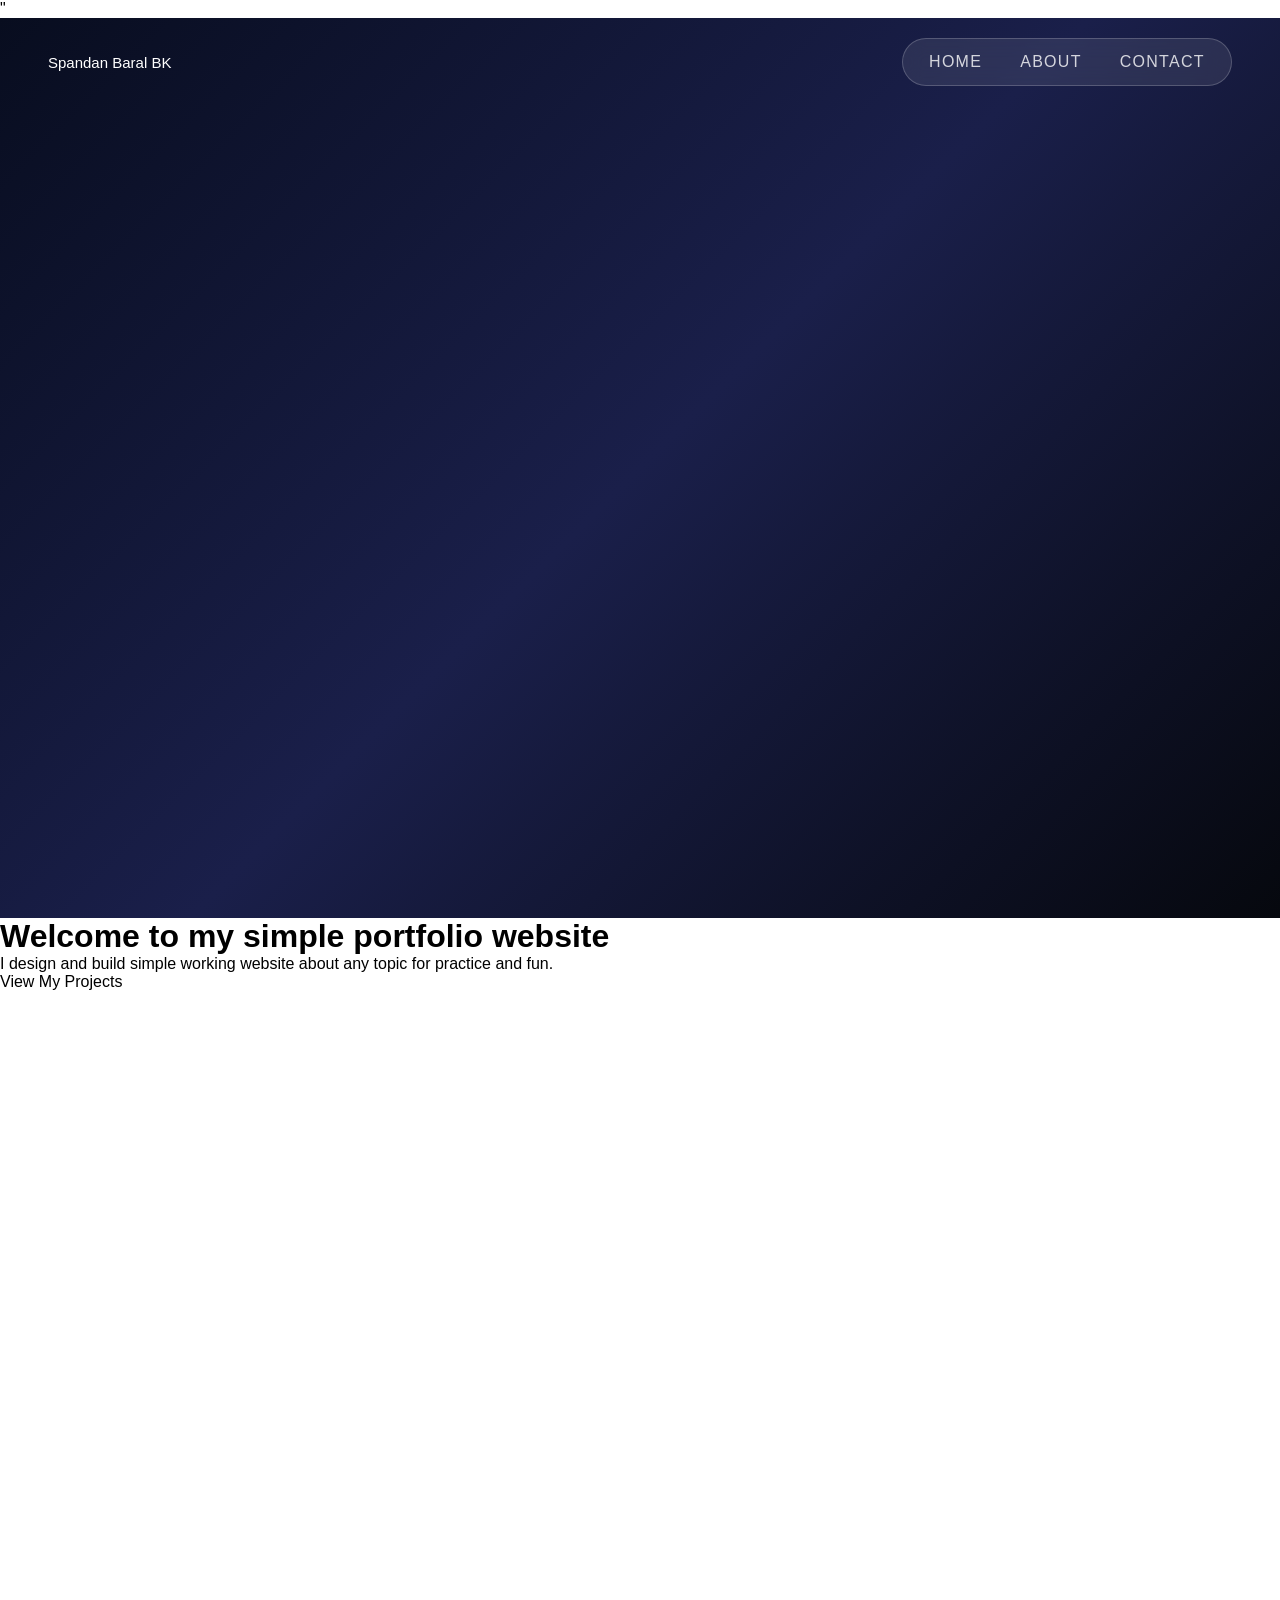
==== Index.html @ 395e6139 "Add files via upload i have made this portfolio for a Macondo" ====
<!DOCTYPE html>
<html>
    <head>
        <link rel="stylesheet" href="style.css">
        <script src="script.js"></script>
        <title>My portfolio</title>

    </head>
    <body>
        <div class="hero">
            <nav class="sticky-nav">
                <div class="logo-icon">
                    <svg viewBox=" 0  0 16 16" fill="none">
                        <path d="M8 2C8 2 4 5 4 9C4 11.2 5.8 13 8 13C10.2 13 12 11.2 12 9C12 5 8 2 8 2Z"
                        stroke="white" stroke-width="1.3" fill="none"/>
                        <circle cx="8" cy="9" r="1.5" fill="white" opacity="0,7"/>
                    </svg>
                </div>
            </nav>"
        </div>
        <div class="first">
            <nav>
                <a href ="#home" class="logo">Spandan Baral BK</a>
                <div class="nav-links">
                    <a href="#home">Home</a>
                <a href="#about">About</a>
            <a href="#contact" class="nav-cta">Contact</a>
                </div>
            </nav>
        </div>
        <div class="Mac-mini">
            <h1>Welcome to my simple portfolio website</h1>
        </div>
        <div class="mac-bottom">
            <p class="mac-sub">
                I design and build simple working website about any topic 
                for practice and fun.
            </p>
            <a href"=#projects" class="btn-discover">
                <span>View My Projects</span>
                <div class=""btn-arrow">
                    <svg viewBox="0 0 18 18" fill="none">
                        <path d="M4 9H14M14 9L9.5 4.5M14 9L9.5 13.5"
                        stroke="white" stroke-width="1.6"
                        stroke-linecap="round" stroke-linejoin="round"/>

                    </svg>
                </div>
            </a>
        </div>


    </body>
</html>
---- style.css ----
*{
    box-sizing: border-box;
    margin: 0;
    padding: 0;

}
body{
    font-family: 'Segoe UI', Tahoma, Geneva, Verdana, sans-serif;

}
.first{
    position: relative;
    min-height: 100vh;
    background: linear-gradient(135deg, #080d1f, #1a1f4a, #06080e);

}
nav{
    position: absolute;
    top: 0;
    left: 0;
    right: 0;
    display: flex;
    align-items: center;
    justify-content: space-between;
    padding: 20px 48px;
    z-index: 100;
}
.logo{
    color: #fff;
    text-decoration: none;
    font-size: 15px;
    font-weight: 500;
    letter-spacing: 0.01em0;

}
.nav-links{
    display: flex;
    align-items: center;
    gap: 2px;
    background: rgba(255, 255, 255, 0.09);
    border: 0.5px solid rgba(255, 255, 255, 0.2);
    border-radius: 100px;
    padding: 6px 8px;
    backdrop-filter: blur(10px);
     -webkit-backdrop-filter: blur(10px);
}
.nav-links a{
    color: rgba(255, 255, 255, 0.8);
    text-decoration: none;
    font-size: 11,.5px;
    font-weight: 500;
    letter-spacing: 0.08em;
    text-transform: uppercase;
    padding: 8px 18px;
    border-radius: 100px;
    transition: background 0.15s, color 0.15s;


}
.nav-links a:hover{
    background: rgba(255, 255, 255, 0.2);
    color: #fff;
}
nav-cta:hover{
    background: #2a2a2a !important;
}
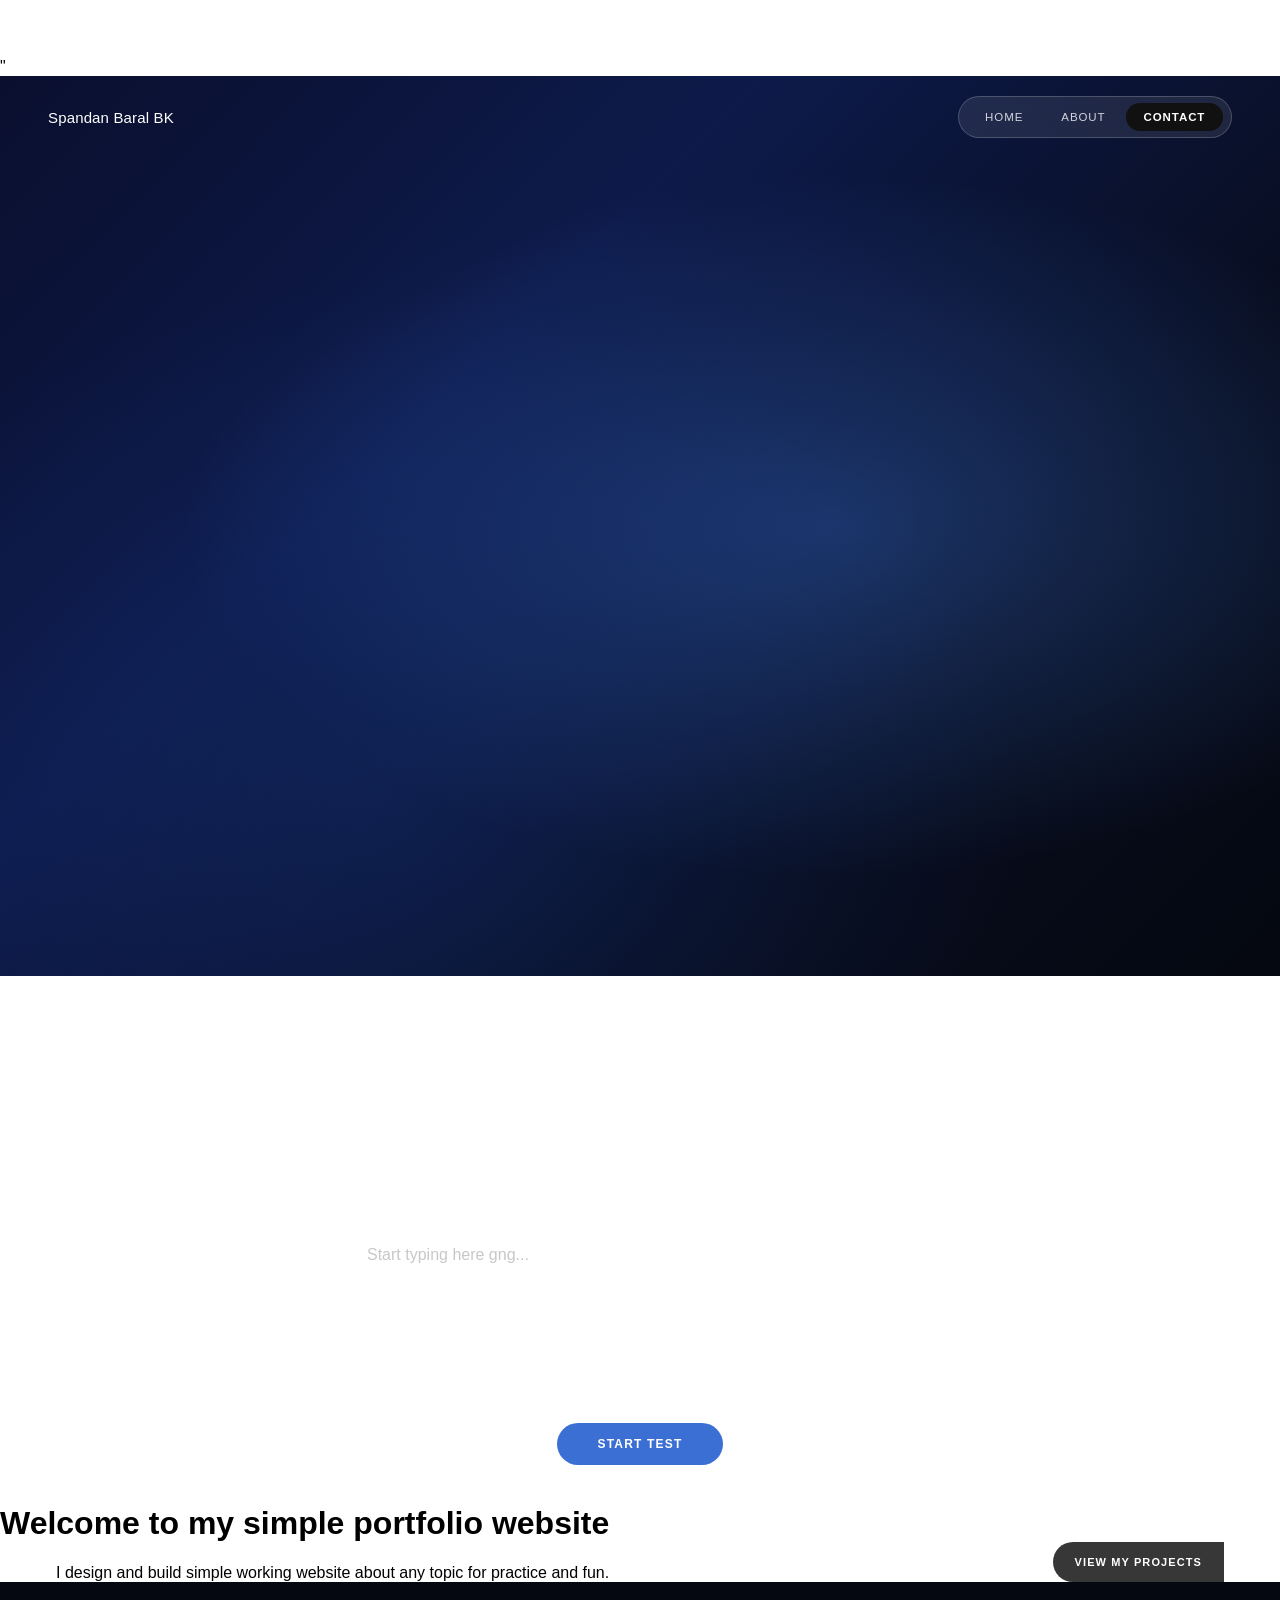
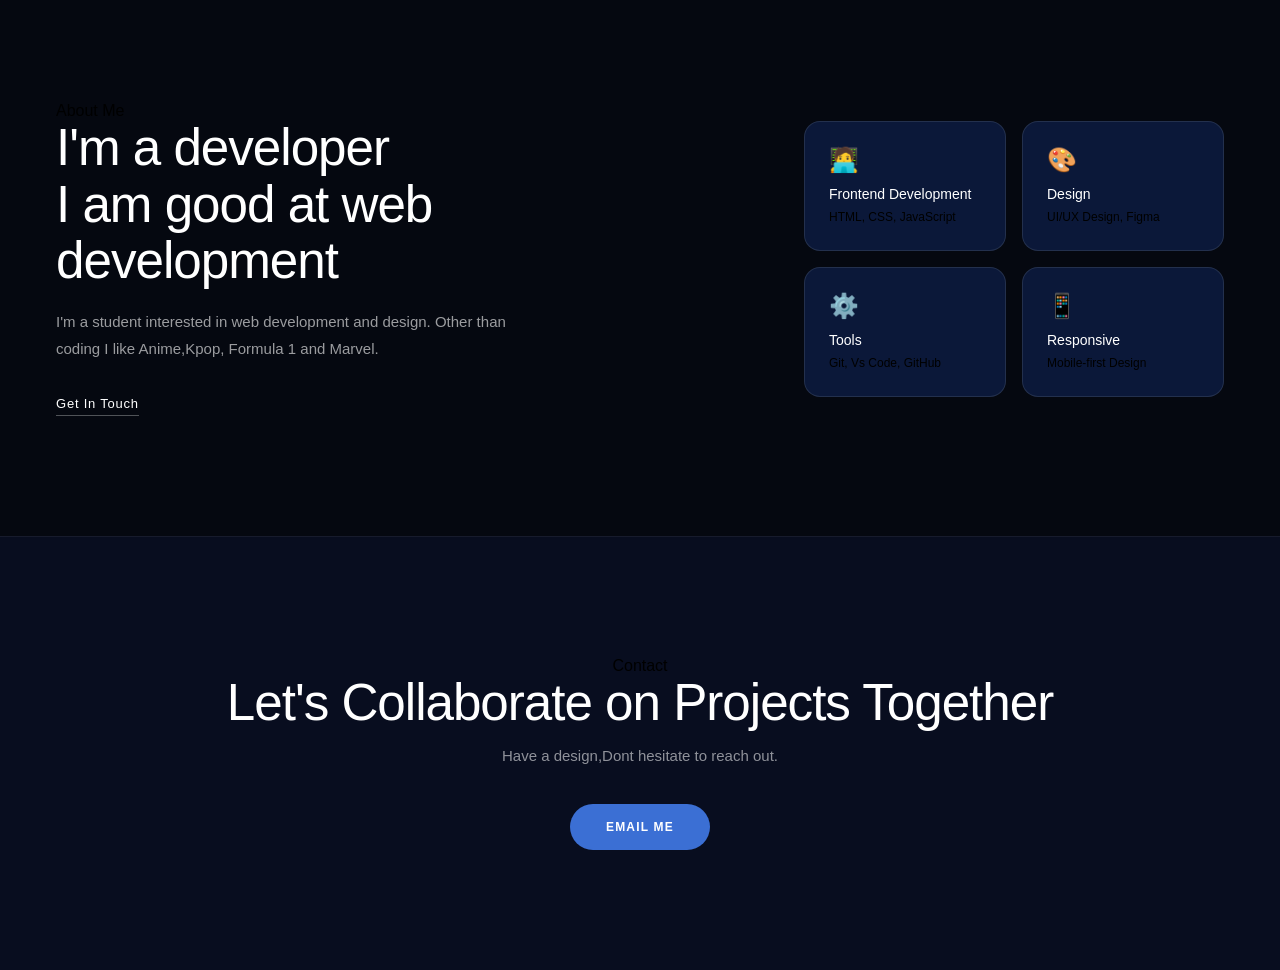
==== commit 782283ce: "Add files via upload" ====
--- a/Index.html
+++ b/Index.html
@@ -29,6 +29,36 @@
             </nav>
         </div>
         <div class="Mac-mini">
+            <div class="typing-game">
+                <h2 class ="game-title">Typing Game made by Spandan</h2>
+                <p class="game-subtitle">How fast can you type be fr?</p>
+
+                <div class="word-display" id="wordDisplay">
+                    Click Start to Start(begin)!
+                </div>
+                <input type = "text"  class="typing-input" id="typingInput" 
+                placeholder="Start typing here gng..." 
+                disabled>
+                <div class ="game-stats">
+                    <div class ="stat-box">
+                        <span class="stat-number" id="wpmDisplay">0</span>
+                        <span class="stat-label">WPM</span>
+
+                </div>
+                <div class="stat-box">
+                    <span class="stat-number" id="accuracyDisplay">100</span>
+                    <span class="stat-label">Accuracy %</span>
+                </div>
+                    <div class="stat-box">
+                        <span class="stat-number" id="timeDisplay">30</span>
+                        <span class="stat-label">Seconds</span>
+                    </div>
+                    </div>
+                    <button class="start-btn" id="startBtn">Start test</button>
+            </div>
+
+                
+            </div>
             <h1>Welcome to my simple portfolio website</h1>
         </div>
         <div class="mac-bottom">
@@ -48,6 +78,42 @@
                 </div>
             </a>
         </div>
+        <section class="about" id="about">
+            <div class="about-left">
+                <span class="section-label">About Me</span>
+                <h2>I'm a developer <br> I am good at web development</h2>
+                <p>I'm a student interested in web development and design. Other than coding I like Anime,Kpop, Formula 1 and Marvel.</p>
+                <a href="#contact" class="about-btn">Get In Touch</a>
+            </div>
+            <div class ="Rami-right">
+                <div class="skill-card">
+                    <span class="skill-icon">🧑‍💻</span>
+                    <h3>Frontend Development</h3>
+                    <p>HTML, CSS, JavaScript</p>
+                </div>
+                <div class="skill-card">
+                    <span class="skill-icon">🎨</span>
+                    <h3>Design</h3>
+                    <p>UI/UX Design, Figma</p>
+                </div>
+                <div class="skill-card">
+                    <span class="skill-icon">⚙️</span>
+                    <h3>Tools</h3>
+                    <p>Git, Vs Code, GitHub</p>
+                </div>
+                <div class="skill-card">
+                    <span class="skill-icon">📱</span>
+                    <h3>Responsive</h3>
+                    <p>Mobile-first Design</p>
+                </div>
+            </div>
+        </section>
+        <section class="contact" id="contact">
+            <span class = "section-label">Contact</span>
+            <h2>Let's Collaborate on Projects Together</h2>
+            <p>Have a design,Dont hesitate to reach out.</p>
+            <a href="mailto:spandanbbk@gmail.com" class ="contact-btn">Email Me</a>
+        </section>
 
 
     </body>
--- a/style.css
+++ b/style.css
@@ -1,4 +1,4 @@
-*{
+*, *::before, *::after{
     box-sizing: border-box;
     margin: 0;
     padding: 0;
@@ -8,14 +8,29 @@
     font-family: 'Segoe UI', Tahoma, Geneva, Verdana, sans-serif;
 
 }
+
+
+
 .first{
     position: relative;
     min-height: 100vh;
-    background: linear-gradient(135deg, #080d1f, #1a1f4a, #06080e);
-
+   background:
+  radial-gradient(ellipse at 65% 50%, rgba(60,120,220,0.35) 0%, transparent 55%),
+  radial-gradient(ellipse at 30% 80%, rgba(20,50,120,0.4) 0%, transparent 50%),
+  linear-gradient(135deg, #0a0f2e 0%, #0d1a4a 35%, #080d1f 70%, #050810 100%);
+    display: flex;
+    flex-direction: column;
+    justify-content: space-between;
+    padding-bottom: 56px;
+
+}
+
+
+.sticky-nav.scrolled{
+    background: rgba(8, 13, 40, 0.88); 
 }
 nav{
-    position: absolute;
+    position: sticky;
     top: 0;
     left: 0;
     right: 0;
@@ -26,12 +41,29 @@
     z-index: 100;
 }
 .logo{
-    color: #fff;
+    display: flex;
+    align-items: center;
+    gap: 10px;
+    color: white;
     text-decoration: none;
     font-size: 15px;
     font-weight: 500;
-    letter-spacing: 0.01em0;
-
+    letter-spacing: 0.01em;
+
+
+}
+.logoicon{
+    width:30px;
+    height: 30px;
+    border-radius: 50%;
+    border: 1.5px solid rgba(255, 255, 255, 0.55);
+    display: flex;
+    align-items: center;
+    justify-content: center;
+}
+.logoicon svg{
+    width: 15px;
+    height: 15px;
 }
 .nav-links{
     display: flex;
@@ -47,7 +79,7 @@
 .nav-links a{
     color: rgba(255, 255, 255, 0.8);
     text-decoration: none;
-    font-size: 11,.5px;
+    font-size: 11.5px;
     font-weight: 500;
     letter-spacing: 0.08em;
     text-transform: uppercase;
@@ -61,6 +93,333 @@
     background: rgba(255, 255, 255, 0.2);
     color: #fff;
 }
-nav-cta:hover{
+.nav-cta{
+    background: #111;
+    color: #fff !important;
+    font-weight: 600 !important;
+    border-radius: 100px;
+    padding: 8px 18px;
+    font-size: 11.5px;
+    letter-spacing: 0.08em;
+    text-transform: uppercase;
+    text-decoration: none;
+
+}
+
+.nav-cta:hover{
     background: #2a2a2a !important;
 }
+.Mac-mini{
+    flex: 1;
+    display: flex;
+    align-items: center;
+    padding: 0 56px;
+}
+.Mac-mini h1{
+    font-size: clamp(48px, 7vw, 88px);
+    font-weight: 300;
+    color: #fff;
+    line-height: 1.05;
+    letter-spacing: -0.025em;
+}
+.mac-bottom{
+    display: flex;
+    align-items: flex-end;
+    justify-content: space-between;
+    padding:  0 56px;
+
+}
+mac-sub{
+    font-size: 14px;
+    color: rgba(255,255,255,0.65);
+    line-height: 1.7;
+}
+.btn-discover{
+    display: flex;
+    align-items: center;
+    text-decoration: none;
+    flex-shrink: 0;
+}
+.btn-discover span{
+   background: rgba(20,20,20,0.85);
+   color:#fff;
+   font-size: 11px;
+   font-weight: 600;
+   letter-spacing: 0.1em; 
+   text-transform: uppercase;
+   padding:14px 22px;
+   border-radius: 100px 0 0 100px;
+   white-space: nowrap;
+
+}
+.btn-arrow{
+    width:46px;
+    height: 46px;
+    background: #3b6fd4;
+    border-radius: 50%;
+    display: flex;
+    align-items: center;
+    justify-content: center;
+    transition: background 0.15s;
+}
+.btn-arrow svg{
+    width: 18px;
+    height: 18px;
+}
+.btn-discover:hover .btn-arrow{
+    background: #2d5ab8;
+}
+.about{
+    display: flex;
+    align-items: center;
+    justify-content: space-between;
+    gap: 60px;
+    padding: 120px 56px;
+    background: #050810;
+}
+.about-left{
+    flex: 1;
+    max-width: 480px;
+}
+.sectiion-label{
+    font-size: 11px;
+    font-weight: 600;
+    letter-spacing: 0.12em;
+    text-transform: uppercase;
+    color: #3b6fd4;
+    display: block;
+    margin-bottom: 16px;
+}
+.about-left h2{
+    font-size: clamp(32px, 4vw, 52px);
+    font-weight: 300;
+    color: #fff;
+    line-height: 1.1;
+    letter-spacing: -0.02em;
+    margin-bottom: 20px;
+    
+}
+.about-left p{
+    font-size: 15px;
+    color: rgba(255,255,255,0.6);
+    line-height: 1.75;
+    margin-bottom: 32px;
+}
+.about-btn{
+    display: inline-block;
+    color:#fff;
+    text-decoration: none;
+    font-size: 13px;
+    font-weight: 500;
+    letter-spacing: 0.06em;
+    border-bottom: 1px solid rgba(255, 255, 255, 0.3);
+    padding-bottom: 4px;
+    transition: border-color 0.2s, color 0.2s;
+}
+.about-btn:hover{
+    border-color: #3b6fd4;
+    color: #3b6fd4;
+}
+.Rami-right{
+    display: grid;
+    grid-template-columns: 1fr 1fr;
+    gap: 16px;
+    flex: 1;
+    max-width: 420px;
+}
+.skill-card{
+    background: rgba(20,50,120,0.4);
+    border:0.5px solid rgba(255,255,255,0.1);
+    border-radius: 16px;
+    padding: 24px;
+    transition: background 0.2s, border-color 0.2s;
+}
+.skill-card:hover{
+    background: rgba(255,255,255,0.07);
+    border-color:rgba(59,111,212,0.5);
+}
+.skill-icon{
+    font-size: 24px;
+    display: block;
+    margin-bottom: 12px;
+
+}
+.skill-card h3{
+    font-size:14px;
+    font-weight: 500;
+    color: #fff;
+    margin-bottom: 6px;
+
+    
+}
+.skill-card p{
+    font-size: 12px;
+    color:rgba(255,255,255,0,5);
+    line-height: 1.5;
+  
+    
+}
+.contact{
+    padding: 120px 56px;
+    background: #080d1f;
+    border-top: 0.5px solid rgba(255,255,255,0.06);
+    text-align: center;
+}
+.contact h2{
+    font-size: clamp(32px, 4vw, 52px);
+    font-weight: 300;
+    color: #fff;
+    line-height: 1.1;
+    letter-spacing: -0.02em;
+    margin-bottom: 16px;
+}
+.contact p{
+    font-size: 15px;
+    color:rgba(255,255,255,0.55);
+    margin-bottom: 40px;
+}
+.contact-btn{
+    display: inline-block;
+    background:#3b6fd4 ;
+    color: #fff;
+    text-decoration: none;
+    font-size: 12px;
+    font-weight: 600;
+    letter-spacing: 0.1em;
+    text-transform: uppercase;
+    padding: 16px 36px;
+    border-radius:100px;
+    transition: background 0.2s;
+}
+.contact-btn:hover{
+    background: #2d5ab8;
+}
+footer{
+    padding: 24px 56px;
+    background: #050810;
+    border-top: 0.5px solid rgba(255, 255, 255, 0.06);
+    text-align: center;
+    font-size: 12px;
+    color: rgba(255, 255, 255, 0.25);
+    letter-spacing: 0.04em;
+}
+.typing-game{
+    width: 100%;
+    max-width: 700px;
+    margin: 0 auto;
+    padding: 40px 56px;
+    text-align: center;
+
+}
+
+.game-title{
+    font-size: 36px;
+    font-weight: 300;
+    color: #fff;
+    letter-spacing: -0.02em;
+    margin-bottom: 8px;
+}
+
+.game-subtitle{
+    font-size: 14px;
+    color: rgba(255,255,255,0.5);
+    margin-bottom: 32px;
+}
+.word-display{
+    background: rgba(255,255,255,0.04);
+    border:0.5px solid rgba(255,255,255,0.1);
+    border-radius:16px;
+    padding: 28px 32px;
+    font-size: 22px;
+    color: #fff;
+    line-height: 1.7;
+    margin-bottom:20px;
+    min-height: 90px;
+    display: flex;
+    align-items: center;
+    justify-content: center;
+    flex-wrap: wrap;
+    gap: 8px;
+    letter-spacing: 0.02em;
+}
+
+.word.correct{
+    color: #3b6fd4;
+}
+.word.incorrect { color: #e05c5c; }
+.word.active{
+    color:#fff;
+    text-decoration: underline;
+    text-underline-offset: 4px;
+}
+.typing-input{
+    width: 100%;
+     background: rgba(255,255,255,0.06);
+      border: 0.5px solid rgba(255,255,255,0.15);
+      border-radius: 12px;
+      padding: 16px 20px;
+      font-size: 16px;
+      color: #fff;
+      font-family: inherit;
+      outline: none;
+      margin-bottom: 28px;
+      transition: border-color 0.2s;
+
+}
+.typing-input:focus{
+  border-color: rgba(59,111,212,0.6);
+}
+.typing-input:disabled{
+    opacity: 0.4;
+    cursor: not-allowed;
+}
+.game-stats{
+    display: flex;
+    justify-content: center;
+    gap: 20px;
+    margin-bottom: 28px;
+}
+
+.stat-box{
+    background: rgba(255,255,255,0.04);
+     border: 0.5px solid rgba(255,255,255,0.1);
+     border-radius: 12px;
+     padding: 16px 28px;
+     display: flex;
+     flex-direction: column;
+     align-items: center;
+     gap: 4px;
+     min-width: 100px;
+}
+.stat-number{
+    font-size: 32px;
+    font-weight: 300;
+    color: #fff;
+    letter-spacing: -0.02em;
+}
+
+.stat-label{
+   font-size: 10px;
+   font-weight: 600;
+    letter-spacing: 0.1em;
+    text-transform: uppercase;
+    color: rgba(255,255,255,0.4);
+}
+.start-btn{
+     background: #3b6fd4;
+     color: #fff;
+     border: none;
+     border-radius: 100px;
+     padding: 14px 40px;
+     font-size: 12px;
+     font-weight: 600;
+     letter-spacing: 0.1em;
+        text-transform: uppercase;
+        cursor: pointer;
+        font-family: inherit;
+        transition: background 0.2s;
+}
+.start-btn:hover{
+    background: #2d5ab8;
+}
+  
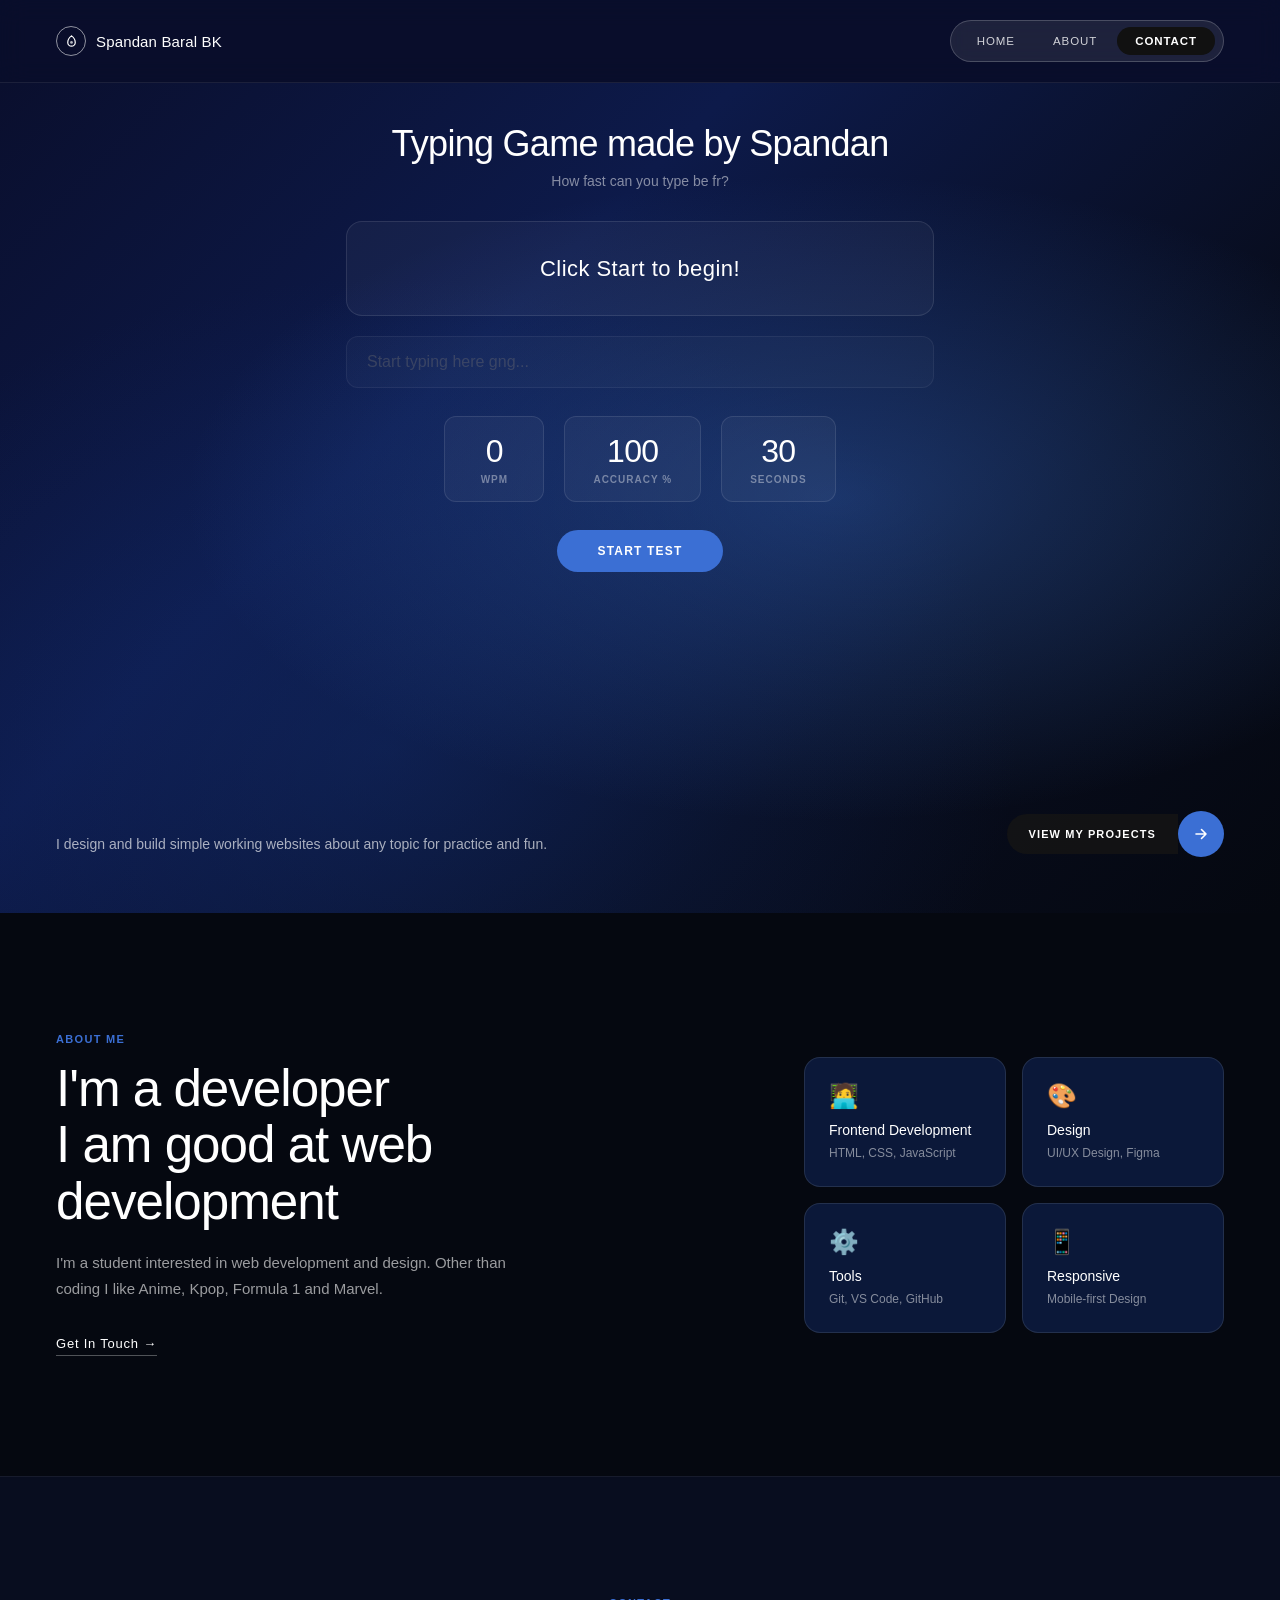
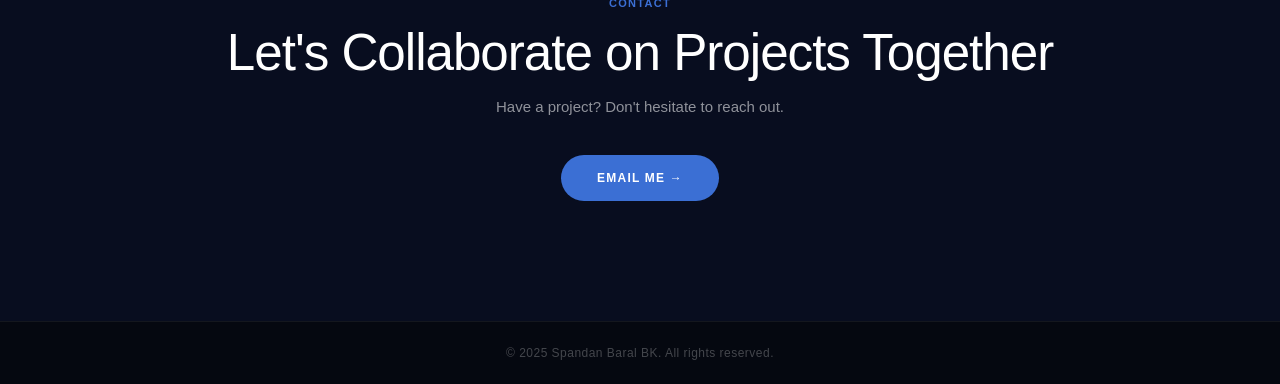
==== commit 5673248a: "Add files via upload" ====
--- a/Index.html
+++ b/Index.html
@@ -1,120 +1,120 @@
 <!DOCTYPE html>
 <html>
-    <head>
-        <link rel="stylesheet" href="style.css">
-        <script src="script.js"></script>
-        <title>My portfolio</title>
+  <head>
+    <link rel="stylesheet" href="style.css">
+    <script src="main.js" defer></script>
+    <title>My portfolio</title>
+  </head>
+  <body>
 
-    </head>
-    <body>
-        <div class="hero">
-            <nav class="sticky-nav">
-                <div class="logo-icon">
-                    <svg viewBox=" 0  0 16 16" fill="none">
-                        <path d="M8 2C8 2 4 5 4 9C4 11.2 5.8 13 8 13C10.2 13 12 11.2 12 9C12 5 8 2 8 2Z"
-                        stroke="white" stroke-width="1.3" fill="none"/>
-                        <circle cx="8" cy="9" r="1.5" fill="white" opacity="0,7"/>
-                    </svg>
-                </div>
-            </nav>"
+    <nav class="topbar">
+      <a href="#home" class="brandname">
+        <div class="brandicon">
+          <svg viewBox="0 0 16 16" fill="none">
+            <path d="M8 2C8 2 4 5 4 9C4 11.2 5.8 13 8 13C10.2 13 12 11.2 12 9C12 5 8 2 8 2Z"
+              stroke="white" stroke-width="1.3" fill="none"/>
+            <circle cx="8" cy="9" r="1.5" fill="white" opacity="0.7"/>
+          </svg>
         </div>
-        <div class="first">
-            <nav>
-                <a href ="#home" class="logo">Spandan Baral BK</a>
-                <div class="nav-links">
-                    <a href="#home">Home</a>
-                <a href="#about">About</a>
-            <a href="#contact" class="nav-cta">Contact</a>
-                </div>
-            </nav>
+        Spandan Baral BK
+      </a>
+      <div class="menulinks">
+        <a href="#home">Home</a>
+        <a href="#about">About</a>
+        <a href="#contact" class="contactlink">Contact</a>
+      </div>
+    </nav>
+
+    <div class="herozone">
+
+      <div class="typingzone">
+        <h2 class="gametitle">Typing Game made by Spandan</h2>
+        <p class="gamesubtitle">How fast can you type be fr?</p>
+
+        <div class="wordsarea" id="wordsarea">
+          Click Start to begin!
         </div>
-        <div class="Mac-mini">
-            <div class="typing-game">
-                <h2 class ="game-title">Typing Game made by Spandan</h2>
-                <p class="game-subtitle">How fast can you type be fr?</p>
 
-                <div class="word-display" id="wordDisplay">
-                    Click Start to Start(begin)!
-                </div>
-                <input type = "text"  class="typing-input" id="typingInput" 
-                placeholder="Start typing here gng..." 
-                disabled>
-                <div class ="game-stats">
-                    <div class ="stat-box">
-                        <span class="stat-number" id="wpmDisplay">0</span>
-                        <span class="stat-label">WPM</span>
+        <input type="text" class="typebox" id="typebox"
+          placeholder="Start typing here gng..."
+          disabled>
 
-                </div>
-                <div class="stat-box">
-                    <span class="stat-number" id="accuracyDisplay">100</span>
-                    <span class="stat-label">Accuracy %</span>
-                </div>
-                    <div class="stat-box">
-                        <span class="stat-number" id="timeDisplay">30</span>
-                        <span class="stat-label">Seconds</span>
-                    </div>
-                    </div>
-                    <button class="start-btn" id="startBtn">Start test</button>
-            </div>
+        <div class="statsrow">
+          <div class="statcard">
+            <span class="statnumber" id="wpmcount">0</span>
+            <span class="statlabel">WPM</span>
+          </div>
+          <div class="statcard">
+            <span class="statnumber" id="accuracycount">100</span>
+            <span class="statlabel">Accuracy %</span>
+          </div>
+          <div class="statcard">
+            <span class="statnumber" id="timercount">30</span>
+            <span class="statlabel">Seconds</span>
+          </div>
+        </div>
 
-                
-            </div>
-            <h1>Welcome to my simple portfolio website</h1>
+        <button class="playbtn" id="playbtn">Start Test</button>
+      </div>
+
+      <div class="herobottom">
+        <p class="herotext">
+          I design and build simple working websites
+          about any topic for practice and fun.
+        </p>
+        <a href="#projects" class="projectsbtn">
+          <span>View My Projects</span>
+          <div class="arrowcircle">
+            <svg viewBox="0 0 18 18" fill="none">
+              <path d="M4 9H14M14 9L9.5 4.5M14 9L9.5 13.5"
+                stroke="white" stroke-width="1.6"
+                stroke-linecap="round" stroke-linejoin="round"/>
+            </svg>
+          </div>
+        </a>
+      </div>
+
+    </div>
+
+    <section class="aboutzone" id="about">
+      <div class="aboutleft">
+        <span class="sectiontag">About Me</span>
+        <h2>I'm a developer<br>I am good at web development</h2>
+        <p>I'm a student interested in web development and design. Other than coding I like Anime, Kpop, Formula 1 and Marvel.</p>
+        <a href="#contact" class="reachbtn">Get In Touch →</a>
+      </div>
+      <div class="skillsgrid">
+        <div class="skillcard">
+          <span class="skillicon">🧑‍💻</span>
+          <h3>Frontend Development</h3>
+          <p>HTML, CSS, JavaScript</p>
         </div>
-        <div class="mac-bottom">
-            <p class="mac-sub">
-                I design and build simple working website about any topic 
-                for practice and fun.
-            </p>
-            <a href"=#projects" class="btn-discover">
-                <span>View My Projects</span>
-                <div class=""btn-arrow">
-                    <svg viewBox="0 0 18 18" fill="none">
-                        <path d="M4 9H14M14 9L9.5 4.5M14 9L9.5 13.5"
-                        stroke="white" stroke-width="1.6"
-                        stroke-linecap="round" stroke-linejoin="round"/>
+        <div class="skillcard">
+          <span class="skillicon">🎨</span>
+          <h3>Design</h3>
+          <p>UI/UX Design, Figma</p>
+        </div>
+        <div class="skillcard">
+          <span class="skillicon">⚙️</span>
+          <h3>Tools</h3>
+          <p>Git, VS Code, GitHub</p>
+        </div>
+        <div class="skillcard">
+          <span class="skillicon">📱</span>
+          <h3>Responsive</h3>
+          <p>Mobile-first Design</p>
+        </div>
+      </div>
+    </section>
 
-                    </svg>
-                </div>
-            </a>
-        </div>
-        <section class="about" id="about">
-            <div class="about-left">
-                <span class="section-label">About Me</span>
-                <h2>I'm a developer <br> I am good at web development</h2>
-                <p>I'm a student interested in web development and design. Other than coding I like Anime,Kpop, Formula 1 and Marvel.</p>
-                <a href="#contact" class="about-btn">Get In Touch</a>
-            </div>
-            <div class ="Rami-right">
-                <div class="skill-card">
-                    <span class="skill-icon">🧑‍💻</span>
-                    <h3>Frontend Development</h3>
-                    <p>HTML, CSS, JavaScript</p>
-                </div>
-                <div class="skill-card">
-                    <span class="skill-icon">🎨</span>
-                    <h3>Design</h3>
-                    <p>UI/UX Design, Figma</p>
-                </div>
-                <div class="skill-card">
-                    <span class="skill-icon">⚙️</span>
-                    <h3>Tools</h3>
-                    <p>Git, Vs Code, GitHub</p>
-                </div>
-                <div class="skill-card">
-                    <span class="skill-icon">📱</span>
-                    <h3>Responsive</h3>
-                    <p>Mobile-first Design</p>
-                </div>
-            </div>
-        </section>
-        <section class="contact" id="contact">
-            <span class = "section-label">Contact</span>
-            <h2>Let's Collaborate on Projects Together</h2>
-            <p>Have a design,Dont hesitate to reach out.</p>
-            <a href="mailto:spandanbbk@gmail.com" class ="contact-btn">Email Me</a>
-        </section>
+    <section class="contactzone" id="contact">
+      <span class="sectiontag">Contact</span>
+      <h2>Let's Collaborate on Projects Together</h2>
+      <p>Have a project? Don't hesitate to reach out.</p>
+      <a href="mailto:spandanbbk@gmail.com" class="emailbtn">Email Me →</a>
+    </section>
 
+    <footer>© 2025 Spandan Baral BK. All rights reserved.</footer>
 
-    </body>
-</html>+  </body>
+</html>
--- a/style.css
+++ b/style.css
@@ -1,46 +1,35 @@
-*, *::before, *::after{
+*, *::before, *::after {
     box-sizing: border-box;
     margin: 0;
     padding: 0;
-
-}
-body{
+}
+
+body {
     font-family: 'Segoe UI', Tahoma, Geneva, Verdana, sans-serif;
-
-}
-
-
-
-.first{
-    position: relative;
-    min-height: 100vh;
-   background:
-  radial-gradient(ellipse at 65% 50%, rgba(60,120,220,0.35) 0%, transparent 55%),
-  radial-gradient(ellipse at 30% 80%, rgba(20,50,120,0.4) 0%, transparent 50%),
-  linear-gradient(135deg, #0a0f2e 0%, #0d1a4a 35%, #080d1f 70%, #050810 100%);
-    display: flex;
-    flex-direction: column;
-    justify-content: space-between;
-    padding-bottom: 56px;
-
-}
-
-
-.sticky-nav.scrolled{
-    background: rgba(8, 13, 40, 0.88); 
-}
-nav{
+    background: #0a0f2e;
+    overflow-x: hidden;
+}
+
+.topbar {
     position: sticky;
     top: 0;
-    left: 0;
-    right: 0;
+    z-index: 1000;
     display: flex;
     align-items: center;
     justify-content: space-between;
-    padding: 20px 48px;
-    z-index: 100;
-}
-.logo{
+    padding: 20px 56px;
+    background: rgba(8, 13, 40, 0.5);
+    backdrop-filter: blur(12px);
+    -webkit-backdrop-filter: blur(12px);
+    border-bottom: 0.5px solid rgba(255,255,255,0.08);
+    transition: background 0.3s ease;
+}
+
+.topbar.scrolled {
+    background: rgba(8, 13, 40, 0.88);
+}
+
+.brandname {
     display: flex;
     align-items: center;
     gap: 10px;
@@ -49,35 +38,37 @@
     font-size: 15px;
     font-weight: 500;
     letter-spacing: 0.01em;
-
-
-}
-.logoicon{
-    width:30px;
+}
+
+.brandicon {
+    width: 30px;
     height: 30px;
     border-radius: 50%;
-    border: 1.5px solid rgba(255, 255, 255, 0.55);
+    border: 1.5px solid rgba(255,255,255,0.55);
     display: flex;
     align-items: center;
     justify-content: center;
 }
-.logoicon svg{
+
+.brandicon svg {
     width: 15px;
     height: 15px;
 }
-.nav-links{
+
+.menulinks {
     display: flex;
     align-items: center;
     gap: 2px;
-    background: rgba(255, 255, 255, 0.09);
-    border: 0.5px solid rgba(255, 255, 255, 0.2);
+    background: rgba(255,255,255,0.09);
+    border: 0.5px solid rgba(255,255,255,0.2);
     border-radius: 100px;
     padding: 6px 8px;
     backdrop-filter: blur(10px);
-     -webkit-backdrop-filter: blur(10px);
-}
-.nav-links a{
-    color: rgba(255, 255, 255, 0.8);
+    -webkit-backdrop-filter: blur(10px);
+}
+
+.menulinks a {
+    color: rgba(255,255,255,0.8);
     text-decoration: none;
     font-size: 11.5px;
     font-weight: 500;
@@ -86,14 +77,14 @@
     padding: 8px 18px;
     border-radius: 100px;
     transition: background 0.15s, color 0.15s;
-
-
-}
-.nav-links a:hover{
-    background: rgba(255, 255, 255, 0.2);
-    color: #fff;
-}
-.nav-cta{
+}
+
+.menulinks a:hover {
+    background: rgba(255,255,255,0.1);
+    color: #fff;
+}
+
+.contactlink {
     background: #111;
     color: #fff !important;
     font-weight: 600 !important;
@@ -103,57 +94,183 @@
     letter-spacing: 0.08em;
     text-transform: uppercase;
     text-decoration: none;
-
-}
-
-.nav-cta:hover{
+}
+
+.contactlink:hover {
     background: #2a2a2a !important;
 }
-.Mac-mini{
-    flex: 1;
-    display: flex;
-    align-items: center;
-    padding: 0 56px;
-}
-.Mac-mini h1{
-    font-size: clamp(48px, 7vw, 88px);
+
+.herozone {
+    position: relative;
+    min-height: calc(100vh - 70px);
+    background:
+        radial-gradient(ellipse at 65% 50%, rgba(60,120,220,0.35) 0%, transparent 55%),
+        radial-gradient(ellipse at 30% 80%, rgba(20,50,120,0.4) 0%, transparent 50%),
+        linear-gradient(135deg, #0a0f2e 0%, #0d1a4a 35%, #080d1f 70%, #050810 100%);
+    display: flex;
+    flex-direction: column;
+    justify-content: space-between;
+    padding-bottom: 56px;
+}
+
+.typingzone {
+    width: 100%;
+    max-width: 700px;
+    margin: 0 auto;
+    padding: 40px 56px;
+    text-align: center;
+}
+
+.gametitle {
+    font-size: 36px;
     font-weight: 300;
     color: #fff;
-    line-height: 1.05;
-    letter-spacing: -0.025em;
-}
-.mac-bottom{
+    letter-spacing: -0.02em;
+    margin-bottom: 8px;
+}
+
+.gamesubtitle {
+    font-size: 14px;
+    color: rgba(255,255,255,0.5);
+    margin-bottom: 32px;
+}
+
+.wordsarea {
+    background: rgba(255,255,255,0.04);
+    border: 0.5px solid rgba(255,255,255,0.1);
+    border-radius: 16px;
+    padding: 28px 32px;
+    font-size: 22px;
+    color: #fff;
+    line-height: 1.7;
+    margin-bottom: 20px;
+    min-height: 90px;
+    display: flex;
+    align-items: center;
+    justify-content: center;
+    flex-wrap: wrap;
+    gap: 8px;
+    letter-spacing: 0.02em;
+}
+
+.worditem.correct { color: #3b6fd4; }
+.worditem.incorrect { color: #e05c5c; }
+.worditem.active {
+    color: #fff;
+    text-decoration: underline;
+    text-underline-offset: 4px;
+}
+
+.typebox {
+    width: 100%;
+    background: rgba(255,255,255,0.06);
+    border: 0.5px solid rgba(255,255,255,0.15);
+    border-radius: 12px;
+    padding: 16px 20px;
+    font-size: 16px;
+    color: #fff;
+    font-family: inherit;
+    outline: none;
+    margin-bottom: 28px;
+    transition: border-color 0.2s;
+}
+
+.typebox:focus {
+    border-color: rgba(59,111,212,0.6);
+}
+
+.typebox:disabled {
+    opacity: 0.4;
+    cursor: not-allowed;
+}
+
+.statsrow {
+    display: flex;
+    justify-content: center;
+    gap: 20px;
+    margin-bottom: 28px;
+}
+
+.statcard {
+    background: rgba(255,255,255,0.04);
+    border: 0.5px solid rgba(255,255,255,0.1);
+    border-radius: 12px;
+    padding: 16px 28px;
+    display: flex;
+    flex-direction: column;
+    align-items: center;
+    gap: 4px;
+    min-width: 100px;
+}
+
+.statnumber {
+    font-size: 32px;
+    font-weight: 300;
+    color: #fff;
+    letter-spacing: -0.02em;
+}
+
+.statlabel {
+    font-size: 10px;
+    font-weight: 600;
+    letter-spacing: 0.1em;
+    text-transform: uppercase;
+    color: rgba(255,255,255,0.4);
+}
+
+.playbtn {
+    background: #3b6fd4;
+    color: #fff;
+    border: none;
+    border-radius: 100px;
+    padding: 14px 40px;
+    font-size: 12px;
+    font-weight: 600;
+    letter-spacing: 0.1em;
+    text-transform: uppercase;
+    cursor: pointer;
+    font-family: inherit;
+    transition: background 0.2s;
+}
+
+.playbtn:hover {
+    background: #2d5ab8;
+}
+
+.herobottom {
     display: flex;
     align-items: flex-end;
     justify-content: space-between;
-    padding:  0 56px;
-
-}
-mac-sub{
+    padding: 0 56px;
+}
+
+.herotext {
     font-size: 14px;
     color: rgba(255,255,255,0.65);
     line-height: 1.7;
 }
-.btn-discover{
+
+.projectsbtn {
     display: flex;
     align-items: center;
     text-decoration: none;
     flex-shrink: 0;
 }
-.btn-discover span{
-   background: rgba(20,20,20,0.85);
-   color:#fff;
-   font-size: 11px;
-   font-weight: 600;
-   letter-spacing: 0.1em; 
-   text-transform: uppercase;
-   padding:14px 22px;
-   border-radius: 100px 0 0 100px;
-   white-space: nowrap;
-
-}
-.btn-arrow{
-    width:46px;
+
+.projectsbtn span {
+    background: rgba(20,20,20,0.85);
+    color: #fff;
+    font-size: 11px;
+    font-weight: 600;
+    letter-spacing: 0.1em;
+    text-transform: uppercase;
+    padding: 14px 22px;
+    border-radius: 100px 0 0 100px;
+    white-space: nowrap;
+}
+
+.arrowcircle {
+    width: 46px;
     height: 46px;
     background: #3b6fd4;
     border-radius: 50%;
@@ -162,14 +279,17 @@
     justify-content: center;
     transition: background 0.15s;
 }
-.btn-arrow svg{
+
+.arrowcircle svg {
     width: 18px;
     height: 18px;
 }
-.btn-discover:hover .btn-arrow{
+
+.projectsbtn:hover .arrowcircle {
     background: #2d5ab8;
 }
-.about{
+
+.aboutzone {
     display: flex;
     align-items: center;
     justify-content: space-between;
@@ -177,11 +297,13 @@
     padding: 120px 56px;
     background: #050810;
 }
-.about-left{
+
+.aboutleft {
     flex: 1;
     max-width: 480px;
 }
-.sectiion-label{
+
+.sectiontag {
     font-size: 11px;
     font-weight: 600;
     letter-spacing: 0.12em;
@@ -190,82 +312,88 @@
     display: block;
     margin-bottom: 16px;
 }
-.about-left h2{
+
+.aboutleft h2 {
     font-size: clamp(32px, 4vw, 52px);
     font-weight: 300;
     color: #fff;
     line-height: 1.1;
     letter-spacing: -0.02em;
     margin-bottom: 20px;
-    
-}
-.about-left p{
+}
+
+.aboutleft p {
     font-size: 15px;
     color: rgba(255,255,255,0.6);
     line-height: 1.75;
     margin-bottom: 32px;
 }
-.about-btn{
+
+.reachbtn {
     display: inline-block;
-    color:#fff;
+    color: #fff;
     text-decoration: none;
     font-size: 13px;
     font-weight: 500;
     letter-spacing: 0.06em;
-    border-bottom: 1px solid rgba(255, 255, 255, 0.3);
+    border-bottom: 1px solid rgba(255,255,255,0.3);
     padding-bottom: 4px;
     transition: border-color 0.2s, color 0.2s;
 }
-.about-btn:hover{
+
+.reachbtn:hover {
     border-color: #3b6fd4;
     color: #3b6fd4;
 }
-.Rami-right{
+
+.skillsgrid {
     display: grid;
     grid-template-columns: 1fr 1fr;
     gap: 16px;
     flex: 1;
     max-width: 420px;
 }
-.skill-card{
+
+.skillcard {
     background: rgba(20,50,120,0.4);
-    border:0.5px solid rgba(255,255,255,0.1);
+    border: 0.5px solid rgba(255,255,255,0.1);
     border-radius: 16px;
     padding: 24px;
     transition: background 0.2s, border-color 0.2s;
 }
-.skill-card:hover{
+
+.skillcard:hover {
     background: rgba(255,255,255,0.07);
-    border-color:rgba(59,111,212,0.5);
-}
-.skill-icon{
+    border-color: rgba(59,111,212,0.5);
+}
+
+.skillicon {
     font-size: 24px;
     display: block;
     margin-bottom: 12px;
-
-}
-.skill-card h3{
-    font-size:14px;
+}
+
+.skillcard h3 {
+    font-size: 14px;
     font-weight: 500;
     color: #fff;
     margin-bottom: 6px;
-
-    
-}
-.skill-card p{
+}
+
+.skillcard p {
     font-size: 12px;
-    color:rgba(255,255,255,0,5);
+    color: rgba(255,255,255,0.5);
     line-height: 1.5;
-  
-    
-}
-.contact{
+}
+
+.contactzone {
     padding: 120px 56px;
     background: #080d1f;
     border-top: 0.5px solid rgba(255,255,255,0.06);
     text-align: center;
 }
-.contact h2{
+
+.contactzone h2 {
     font-size: clamp(32px, 4vw, 52px);
     font-weight: 300;
     color: #fff;
@@ -273,14 +401,16 @@
     letter-spacing: -0.02em;
     margin-bottom: 16px;
 }
-.contact p{
+
+.contactzone p {
     font-size: 15px;
-    color:rgba(255,255,255,0.55);
+    color: rgba(255,255,255,0.55);
     margin-bottom: 40px;
 }
-.contact-btn{
+
+.emailbtn {
     display: inline-block;
-    background:#3b6fd4 ;
+    background: #3b6fd4;
     color: #fff;
     text-decoration: none;
     font-size: 12px;
@@ -288,138 +418,20 @@
     letter-spacing: 0.1em;
     text-transform: uppercase;
     padding: 16px 36px;
-    border-radius:100px;
+    border-radius: 100px;
     transition: background 0.2s;
 }
-.contact-btn:hover{
+
+.emailbtn:hover {
     background: #2d5ab8;
 }
-footer{
+
+footer {
     padding: 24px 56px;
     background: #050810;
-    border-top: 0.5px solid rgba(255, 255, 255, 0.06);
+    border-top: 0.5px solid rgba(255,255,255,0.06);
     text-align: center;
     font-size: 12px;
-    color: rgba(255, 255, 255, 0.25);
+    color: rgba(255,255,255,0.25);
     letter-spacing: 0.04em;
 }
-.typing-game{
-    width: 100%;
-    max-width: 700px;
-    margin: 0 auto;
-    padding: 40px 56px;
-    text-align: center;
-
-}
-
-.game-title{
-    font-size: 36px;
-    font-weight: 300;
-    color: #fff;
-    letter-spacing: -0.02em;
-    margin-bottom: 8px;
-}
-
-.game-subtitle{
-    font-size: 14px;
-    color: rgba(255,255,255,0.5);
-    margin-bottom: 32px;
-}
-.word-display{
-    background: rgba(255,255,255,0.04);
-    border:0.5px solid rgba(255,255,255,0.1);
-    border-radius:16px;
-    padding: 28px 32px;
-    font-size: 22px;
-    color: #fff;
-    line-height: 1.7;
-    margin-bottom:20px;
-    min-height: 90px;
-    display: flex;
-    align-items: center;
-    justify-content: center;
-    flex-wrap: wrap;
-    gap: 8px;
-    letter-spacing: 0.02em;
-}
-
-.word.correct{
-    color: #3b6fd4;
-}
-.word.incorrect { color: #e05c5c; }
-.word.active{
-    color:#fff;
-    text-decoration: underline;
-    text-underline-offset: 4px;
-}
-.typing-input{
-    width: 100%;
-     background: rgba(255,255,255,0.06);
-      border: 0.5px solid rgba(255,255,255,0.15);
-      border-radius: 12px;
-      padding: 16px 20px;
-      font-size: 16px;
-      color: #fff;
-      font-family: inherit;
-      outline: none;
-      margin-bottom: 28px;
-      transition: border-color 0.2s;
-
-}
-.typing-input:focus{
-  border-color: rgba(59,111,212,0.6);
-}
-.typing-input:disabled{
-    opacity: 0.4;
-    cursor: not-allowed;
-}
-.game-stats{
-    display: flex;
-    justify-content: center;
-    gap: 20px;
-    margin-bottom: 28px;
-}
-
-.stat-box{
-    background: rgba(255,255,255,0.04);
-     border: 0.5px solid rgba(255,255,255,0.1);
-     border-radius: 12px;
-     padding: 16px 28px;
-     display: flex;
-     flex-direction: column;
-     align-items: center;
-     gap: 4px;
-     min-width: 100px;
-}
-.stat-number{
-    font-size: 32px;
-    font-weight: 300;
-    color: #fff;
-    letter-spacing: -0.02em;
-}
-
-.stat-label{
-   font-size: 10px;
-   font-weight: 600;
-    letter-spacing: 0.1em;
-    text-transform: uppercase;
-    color: rgba(255,255,255,0.4);
-}
-.start-btn{
-     background: #3b6fd4;
-     color: #fff;
-     border: none;
-     border-radius: 100px;
-     padding: 14px 40px;
-     font-size: 12px;
-     font-weight: 600;
-     letter-spacing: 0.1em;
-        text-transform: uppercase;
-        cursor: pointer;
-        font-family: inherit;
-        transition: background 0.2s;
-}
-.start-btn:hover{
-    background: #2d5ab8;
-}
-  
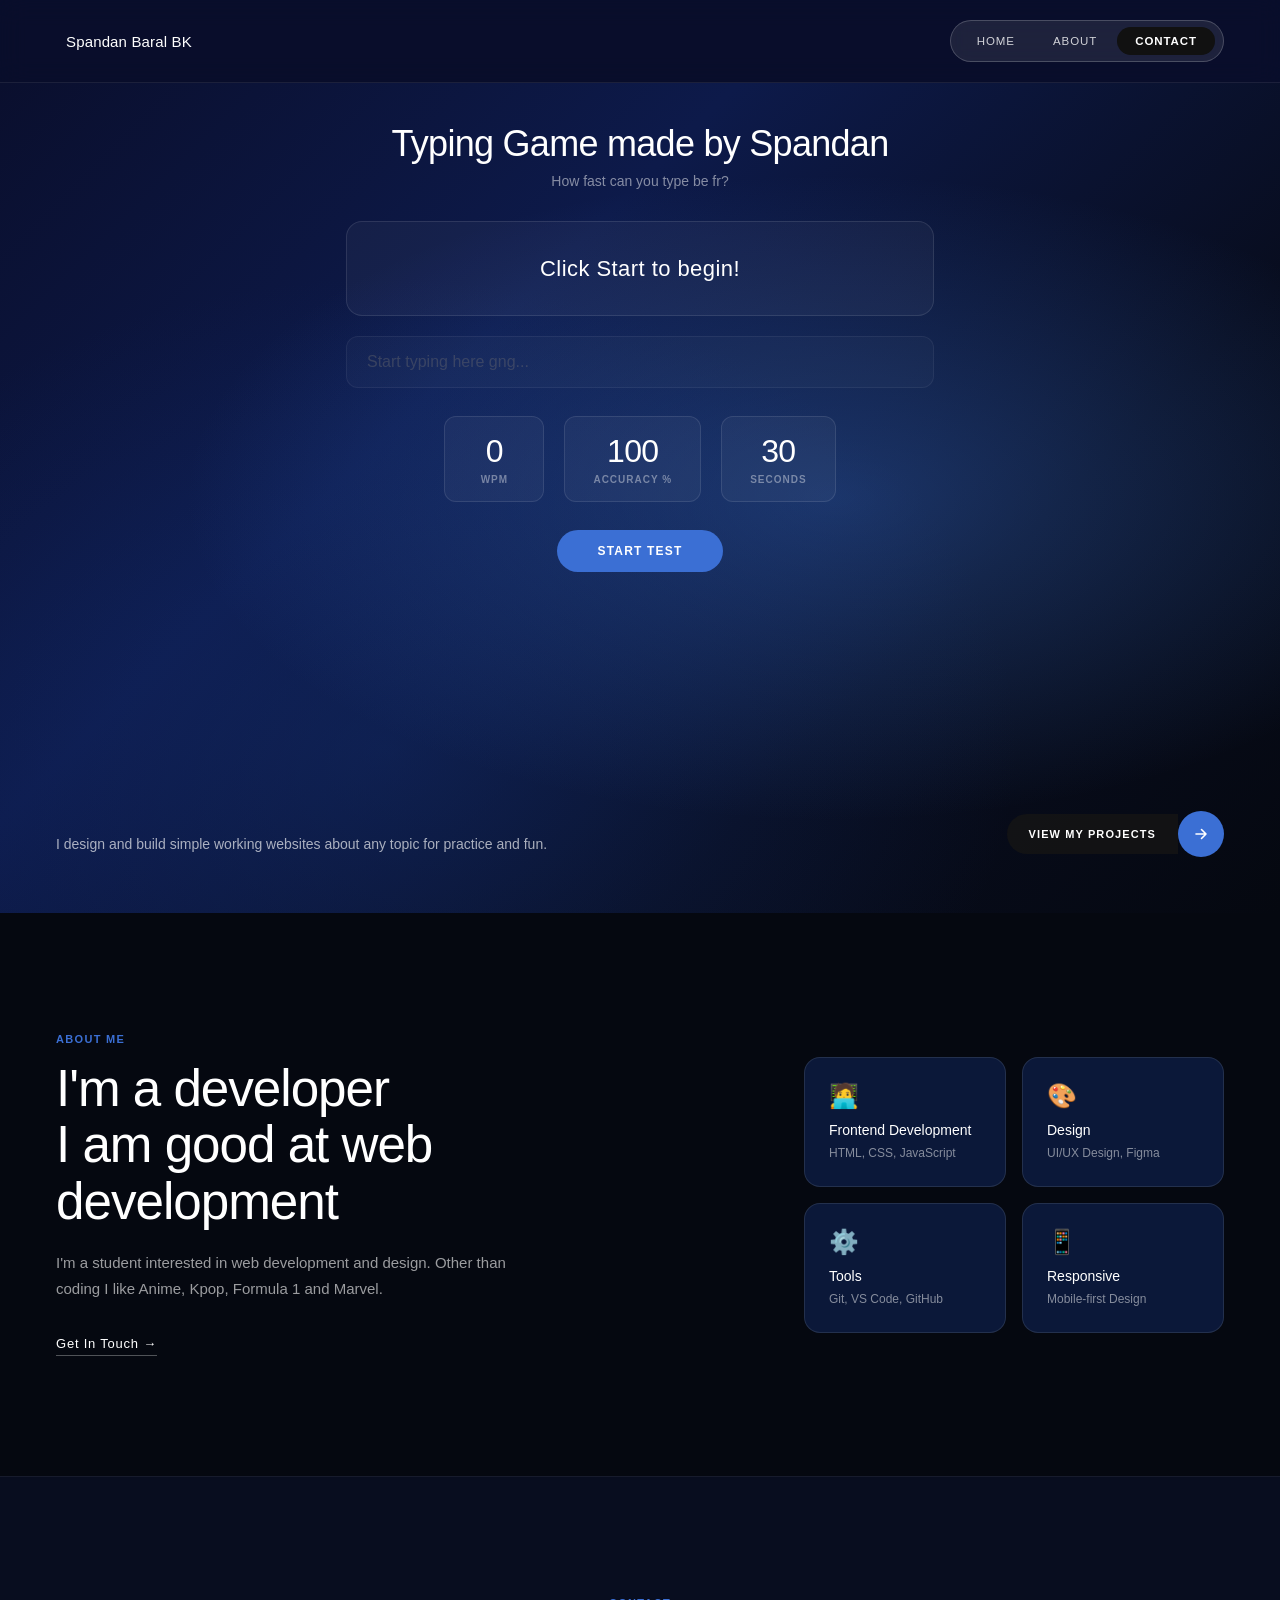
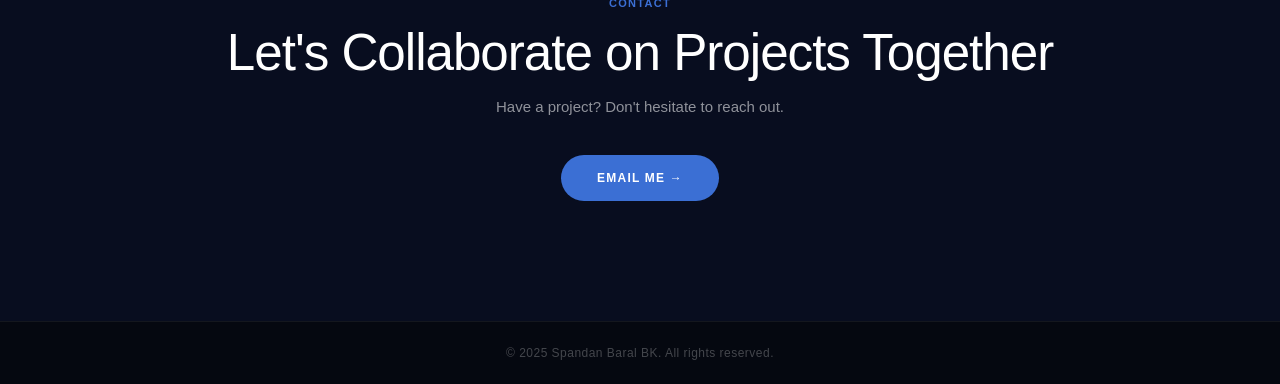
==== commit e29f5a3d: "Add files via upload" ====
--- a/Index.html
+++ b/Index.html
@@ -1,120 +1,121 @@
 <!DOCTYPE html>
 <html>
   <head>
-    <link rel="stylesheet" href="style.css">
+        <link rel="stylesheet" href="style.css">
     <script src="main.js" defer></script>
-    <title>My portfolio</title>
+        <title>My portfolio</title>
+    <link rel="icon" type="image/png" href="Sbbk.png">
   </head>
   <body>
 
-    <nav class="topbar">
-      <a href="#home" class="brandname">
-        <div class="brandicon">
+        <nav class="jennie">
+      <a href="#home" class="jisoo">
+            <div class="rosé">
           <svg viewBox="0 0 16 16" fill="none">
-            <path d="M8 2C8 2 4 5 4 9C4 11.2 5.8 13 8 13C10.2 13 12 11.2 12 9C12 5 8 2 8 2Z"
+                <path d="M8 2C8 2 4 5 4 9C4 11.2 5.8 13 8 13C10.2 13 12 11.2 12 9C12 5 8 2 8 2Z"
               stroke="white" stroke-width="1.3" fill="none"/>
             <circle cx="8" cy="9" r="1.5" fill="white" opacity="0.7"/>
           </svg>
         </div>
         Spandan Baral BK
       </a>
-      <div class="menulinks">
+          <div class="lisa">
         <a href="#home">Home</a>
-        <a href="#about">About</a>
-        <a href="#contact" class="contactlink">Contact</a>
-      </div>
+            <a href="#about">About</a>
+        <a href="#contact" class="chiquita">Contact</a>
+          </div>
     </nav>
 
-    <div class="herozone">
+    <div class="maindrip">
 
-      <div class="typingzone">
-        <h2 class="gametitle">Typing Game made by Spandan</h2>
-        <p class="gamesubtitle">How fast can you type be fr?</p>
+            <div class="typingfrfr">
+        <h2 class="gameheading">Typing Game made by Spandan</h2>
+            <p class="gamesub">How fast can you type be fr?</p>
 
-        <div class="wordsarea" id="wordsarea">
-          Click Start to begin!
+        <div class="wordbox" id="wordbox">
+                  Click Start to begin!
         </div>
 
-        <input type="text" class="typebox" id="typebox"
+            <input type="text" class="userinput" id="userinput"
           placeholder="Start typing here gng..."
-          disabled>
+                disabled>
 
-        <div class="statsrow">
-          <div class="statcard">
-            <span class="statnumber" id="wpmcount">0</span>
-            <span class="statlabel">WPM</span>
+        <div class="scorestuff">
+                <div class="ahyeon">
+            <span class="bignum" id="wpmcount">0</span>
+                  <span class="smalltag">WPM</span>
           </div>
-          <div class="statcard">
-            <span class="statnumber" id="accuracycount">100</span>
-            <span class="statlabel">Accuracy %</span>
+              <div class="ahyeon">
+            <span class="bignum" id="accuracycount">100</span>
+                <span class="smalltag">Accuracy %</span>
           </div>
-          <div class="statcard">
-            <span class="statnumber" id="timercount">30</span>
-            <span class="statlabel">Seconds</span>
+            <div class="ahyeon">
+            <span class="bignum" id="timercount">30</span>
+              <span class="smalltag">Seconds</span>
           </div>
         </div>
 
-        <button class="playbtn" id="playbtn">Start Test</button>
+            <button class="gobtn" id="gobtn">Start Test</button>
       </div>
 
-      <div class="herobottom">
-        <p class="herotext">
-          I design and build simple working websites
+          <div class="bottomstuff">
+        <p class="subtext">
+                I design and build simple working websites
           about any topic for practice and fun.
         </p>
-        <a href="#projects" class="projectsbtn">
+            <a href="#projects" class="viewbtn">
           <span>View My Projects</span>
-          <div class="arrowcircle">
+                <div class="arrowball">
             <svg viewBox="0 0 18 18" fill="none">
-              <path d="M4 9H14M14 9L9.5 4.5M14 9L9.5 13.5"
+                    <path d="M4 9H14M14 9L9.5 4.5M14 9L9.5 13.5"
                 stroke="white" stroke-width="1.6"
-                stroke-linecap="round" stroke-linejoin="round"/>
+                        stroke-linecap="round" stroke-linejoin="round"/>
             </svg>
           </div>
         </a>
-      </div>
+          </div>
 
     </div>
 
-    <section class="aboutzone" id="about">
-      <div class="aboutleft">
-        <span class="sectiontag">About Me</span>
+        <section class="whoami" id="about">
+      <div class="rami">
+            <span class="rora">About Me</span>
         <h2>I'm a developer<br>I am good at web development</h2>
-        <p>I'm a student interested in web development and design. Other than coding I like Anime, Kpop, Formula 1 and Marvel.</p>
-        <a href="#contact" class="reachbtn">Get In Touch →</a>
-      </div>
-      <div class="skillsgrid">
-        <div class="skillcard">
-          <span class="skillicon">🧑‍💻</span>
-          <h3>Frontend Development</h3>
+            <p>I'm a student interested in web development and design. Other than coding I like Anime, Kpop, Formula 1 and Marvel.</p>
+        <a href="#contact" class="hmu">Get In Touch →</a>
+          </div>
+      <div class="cardgrid">
+            <div class="pharita">
+          <span class="cardmoji">🧑‍💻</span>
+                <h3>Frontend Development</h3>
           <p>HTML, CSS, JavaScript</p>
         </div>
-        <div class="skillcard">
-          <span class="skillicon">🎨</span>
-          <h3>Design</h3>
+            <div class="pharita">
+          <span class="cardmoji">🎨</span>
+              <h3>Design</h3>
           <p>UI/UX Design, Figma</p>
         </div>
-        <div class="skillcard">
-          <span class="skillicon">⚙️</span>
-          <h3>Tools</h3>
+            <div class="pharita">
+          <span class="cardmoji">⚙️</span>
+              <h3>Tools</h3>
           <p>Git, VS Code, GitHub</p>
-        </div>
-        <div class="skillcard">
-          <span class="skillicon">📱</span>
+            </div>
+        <div class="pharita">
+              <span class="cardmoji">📱</span>
           <h3>Responsive</h3>
-          <p>Mobile-first Design</p>
+              <p>Mobile-first Design</p>
         </div>
       </div>
     </section>
 
-    <section class="contactzone" id="contact">
-      <span class="sectiontag">Contact</span>
-      <h2>Let's Collaborate on Projects Together</h2>
+        <section class="hittmeup" id="contact">
+      <span class="rora">Contact</span>
+            <h2>Let's Collaborate on Projects Together</h2>
       <p>Have a project? Don't hesitate to reach out.</p>
-      <a href="mailto:spandanbbk@gmail.com" class="emailbtn">Email Me →</a>
+            <a href="mailto:spandanbbk@gmail.com" class="mailbtn">Email Me →</a>
     </section>
 
     <footer>© 2025 Spandan Baral BK. All rights reserved.</footer>
 
-  </body>
+    </body>
 </html>
--- a/style.css
+++ b/style.css
@@ -1,437 +1,437 @@
-*, *::before, *::after {
-    box-sizing: border-box;
-    margin: 0;
-    padding: 0;
-}
-
-body {
-    font-family: 'Segoe UI', Tahoma, Geneva, Verdana, sans-serif;
-    background: #0a0f2e;
-    overflow-x: hidden;
-}
-
-.topbar {
-    position: sticky;
-    top: 0;
-    z-index: 1000;
-    display: flex;
-    align-items: center;
-    justify-content: space-between;
-    padding: 20px 56px;
-    background: rgba(8, 13, 40, 0.5);
-    backdrop-filter: blur(12px);
-    -webkit-backdrop-filter: blur(12px);
-    border-bottom: 0.5px solid rgba(255,255,255,0.08);
-    transition: background 0.3s ease;
-}
-
-.topbar.scrolled {
-    background: rgba(8, 13, 40, 0.88);
-}
-
-.brandname {
-    display: flex;
-    align-items: center;
-    gap: 10px;
-    color: white;
-    text-decoration: none;
+*,*::before ,  *::after{
+box-sizing:border-box;
+      margin:0;
+  padding : 0;
+}
+
+body{
+    font-family:'Segoe UI',Tahoma ,Geneva,Verdana,sans-serif;
+        background:#0a0f2e;
+  overflow-x :hidden;
+}
+
+.jennie{
+  position:sticky;
+        top:0;
+    z-index :1000;
+      display:flex;
+  align-items :center;
+        justify-content: space-between;
+    padding:20px 56px;
+  background:rgba(8,13,40,0.5);
+        backdrop-filter: blur(12px) ;
+    -webkit-backdrop-filter:blur(12px);
+  border-bottom :0.5px solid rgba(255,255,255,0.08);
+        transition:background 0.3s ease;
+}
+
+.jennie.scrolled{
+      background :rgba(8,13,40,0.88);
+}
+
+.jisoo{
+        display: flex;
+  align-items:center;
+      gap :10px;
+  color:white;
+        text-decoration :none;
     font-size: 15px;
-    font-weight: 500;
-    letter-spacing: 0.01em;
-}
-
-.brandicon {
-    width: 30px;
-    height: 30px;
-    border-radius: 50%;
-    border: 1.5px solid rgba(255,255,255,0.55);
-    display: flex;
-    align-items: center;
-    justify-content: center;
-}
-
-.brandicon svg {
-    width: 15px;
-    height: 15px;
-}
-
-.menulinks {
-    display: flex;
-    align-items: center;
-    gap: 2px;
-    background: rgba(255,255,255,0.09);
-    border: 0.5px solid rgba(255,255,255,0.2);
-    border-radius: 100px;
-    padding: 6px 8px;
-    backdrop-filter: blur(10px);
-    -webkit-backdrop-filter: blur(10px);
-}
-
-.menulinks a {
-    color: rgba(255,255,255,0.8);
-    text-decoration: none;
-    font-size: 11.5px;
-    font-weight: 500;
-    letter-spacing: 0.08em;
-    text-transform: uppercase;
-    padding: 8px 18px;
-    border-radius: 100px;
-    transition: background 0.15s, color 0.15s;
-}
-
-.menulinks a:hover {
-    background: rgba(255,255,255,0.1);
-    color: #fff;
-}
-
-.contactlink {
-    background: #111;
-    color: #fff !important;
-    font-weight: 600 !important;
-    border-radius: 100px;
-    padding: 8px 18px;
-    font-size: 11.5px;
-    letter-spacing: 0.08em;
-    text-transform: uppercase;
-    text-decoration: none;
-}
-
-.contactlink:hover {
-    background: #2a2a2a !important;
-}
-
-.herozone {
-    position: relative;
-    min-height: calc(100vh - 70px);
+  font-weight:500;
+        letter-spacing:0.01em;
+}
+
+.rose{
+    width:30px;
+        height :30px;
+  border-radius:50%;
+      border:1.5px solid rgba(255,255,255,0.55);
+  display :flex;
+        align-items: center;
+    justify-content:center;
+}
+
+.rose svg{
+      width :15px;
+  height:15px;
+}
+
+.lisa{
+        display:flex;
+  align-items :center;
+      gap:2px;
+  background :rgba(255,255,255,0.09);
+        border:0.5px solid rgba(255,255,255,0.2);
+    border-radius :100px;
+  padding:6px 8px;
+        backdrop-filter:blur(10px);
+    -webkit-backdrop-filter :blur(10px);
+}
+
+.lisa a{
+  color :rgba(255,255,255,0.8);
+        text-decoration:none;
+    font-size:11.5px;
+  font-weight :500;
+      letter-spacing:0.08em;
+  text-transform :uppercase;
+        padding:8px 18px;
+    border-radius:100px;
+  transition :background 0.15s,color 0.15s;
+}
+
+.lisa a:hover{
+        background:rgba(255,255,255,0.1);
+  color :#fff;
+}
+
+.chiquita{
+    background :#111;
+  color:#fff !important;
+        font-weight:600 !important;
+  border-radius :100px;
+      padding:8px 18px;
+  font-size:11.5px;
+        letter-spacing :0.08em;
+    text-transform:uppercase;
+  text-decoration :none;
+}
+
+.chiquita:hover{
+      background:#2a2a2a !important;
+}
+
+.maindrip{
+  position :relative;
+        min-height:calc(100vh - 70px);
     background:
-        radial-gradient(ellipse at 65% 50%, rgba(60,120,220,0.35) 0%, transparent 55%),
-        radial-gradient(ellipse at 30% 80%, rgba(20,50,120,0.4) 0%, transparent 50%),
-        linear-gradient(135deg, #0a0f2e 0%, #0d1a4a 35%, #080d1f 70%, #050810 100%);
-    display: flex;
-    flex-direction: column;
-    justify-content: space-between;
-    padding-bottom: 56px;
-}
-
-.typingzone {
-    width: 100%;
-    max-width: 700px;
-    margin: 0 auto;
-    padding: 40px 56px;
-    text-align: center;
-}
-
-.gametitle {
-    font-size: 36px;
-    font-weight: 300;
-    color: #fff;
-    letter-spacing: -0.02em;
-    margin-bottom: 8px;
-}
-
-.gamesubtitle {
-    font-size: 14px;
-    color: rgba(255,255,255,0.5);
-    margin-bottom: 32px;
-}
-
-.wordsarea {
-    background: rgba(255,255,255,0.04);
-    border: 0.5px solid rgba(255,255,255,0.1);
-    border-radius: 16px;
-    padding: 28px 32px;
-    font-size: 22px;
-    color: #fff;
-    line-height: 1.7;
-    margin-bottom: 20px;
-    min-height: 90px;
-    display: flex;
-    align-items: center;
-    justify-content: center;
-    flex-wrap: wrap;
-    gap: 8px;
-    letter-spacing: 0.02em;
-}
-
-.worditem.correct { color: #3b6fd4; }
-.worditem.incorrect { color: #e05c5c; }
-.worditem.active {
-    color: #fff;
-    text-decoration: underline;
-    text-underline-offset: 4px;
-}
-
-.typebox {
-    width: 100%;
-    background: rgba(255,255,255,0.06);
-    border: 0.5px solid rgba(255,255,255,0.15);
-    border-radius: 12px;
-    padding: 16px 20px;
-    font-size: 16px;
-    color: #fff;
-    font-family: inherit;
-    outline: none;
-    margin-bottom: 28px;
-    transition: border-color 0.2s;
-}
-
-.typebox:focus {
-    border-color: rgba(59,111,212,0.6);
-}
-
-.typebox:disabled {
-    opacity: 0.4;
-    cursor: not-allowed;
-}
-
-.statsrow {
-    display: flex;
-    justify-content: center;
-    gap: 20px;
-    margin-bottom: 28px;
-}
-
-.statcard {
-    background: rgba(255,255,255,0.04);
-    border: 0.5px solid rgba(255,255,255,0.1);
-    border-radius: 12px;
-    padding: 16px 28px;
-    display: flex;
-    flex-direction: column;
-    align-items: center;
-    gap: 4px;
-    min-width: 100px;
-}
-
-.statnumber {
-    font-size: 32px;
-    font-weight: 300;
-    color: #fff;
-    letter-spacing: -0.02em;
-}
-
-.statlabel {
-    font-size: 10px;
-    font-weight: 600;
-    letter-spacing: 0.1em;
-    text-transform: uppercase;
-    color: rgba(255,255,255,0.4);
-}
-
-.playbtn {
-    background: #3b6fd4;
-    color: #fff;
-    border: none;
-    border-radius: 100px;
-    padding: 14px 40px;
-    font-size: 12px;
-    font-weight: 600;
-    letter-spacing: 0.1em;
-    text-transform: uppercase;
-    cursor: pointer;
-    font-family: inherit;
-    transition: background 0.2s;
-}
-
-.playbtn:hover {
-    background: #2d5ab8;
-}
-
-.herobottom {
-    display: flex;
-    align-items: flex-end;
-    justify-content: space-between;
-    padding: 0 56px;
-}
-
-.herotext {
-    font-size: 14px;
-    color: rgba(255,255,255,0.65);
-    line-height: 1.7;
-}
-
-.projectsbtn {
-    display: flex;
-    align-items: center;
-    text-decoration: none;
-    flex-shrink: 0;
-}
-
-.projectsbtn span {
-    background: rgba(20,20,20,0.85);
-    color: #fff;
-    font-size: 11px;
-    font-weight: 600;
-    letter-spacing: 0.1em;
-    text-transform: uppercase;
-    padding: 14px 22px;
-    border-radius: 100px 0 0 100px;
-    white-space: nowrap;
-}
-
-.arrowcircle {
-    width: 46px;
-    height: 46px;
-    background: #3b6fd4;
-    border-radius: 50%;
-    display: flex;
-    align-items: center;
-    justify-content: center;
-    transition: background 0.15s;
-}
-
-.arrowcircle svg {
-    width: 18px;
-    height: 18px;
-}
-
-.projectsbtn:hover .arrowcircle {
-    background: #2d5ab8;
-}
-
-.aboutzone {
-    display: flex;
-    align-items: center;
-    justify-content: space-between;
-    gap: 60px;
-    padding: 120px 56px;
-    background: #050810;
-}
-
-.aboutleft {
-    flex: 1;
-    max-width: 480px;
-}
-
-.sectiontag {
-    font-size: 11px;
-    font-weight: 600;
-    letter-spacing: 0.12em;
-    text-transform: uppercase;
-    color: #3b6fd4;
-    display: block;
-    margin-bottom: 16px;
-}
-
-.aboutleft h2 {
-    font-size: clamp(32px, 4vw, 52px);
-    font-weight: 300;
-    color: #fff;
-    line-height: 1.1;
-    letter-spacing: -0.02em;
-    margin-bottom: 20px;
-}
-
-.aboutleft p {
-    font-size: 15px;
-    color: rgba(255,255,255,0.6);
-    line-height: 1.75;
-    margin-bottom: 32px;
-}
-
-.reachbtn {
-    display: inline-block;
-    color: #fff;
-    text-decoration: none;
-    font-size: 13px;
-    font-weight: 500;
-    letter-spacing: 0.06em;
-    border-bottom: 1px solid rgba(255,255,255,0.3);
-    padding-bottom: 4px;
-    transition: border-color 0.2s, color 0.2s;
-}
-
-.reachbtn:hover {
-    border-color: #3b6fd4;
-    color: #3b6fd4;
-}
-
-.skillsgrid {
-    display: grid;
-    grid-template-columns: 1fr 1fr;
-    gap: 16px;
-    flex: 1;
-    max-width: 420px;
-}
-
-.skillcard {
-    background: rgba(20,50,120,0.4);
-    border: 0.5px solid rgba(255,255,255,0.1);
-    border-radius: 16px;
-    padding: 24px;
-    transition: background 0.2s, border-color 0.2s;
-}
-
-.skillcard:hover {
-    background: rgba(255,255,255,0.07);
-    border-color: rgba(59,111,212,0.5);
-}
-
-.skillicon {
-    font-size: 24px;
-    display: block;
-    margin-bottom: 12px;
-}
-
-.skillcard h3 {
-    font-size: 14px;
-    font-weight: 500;
-    color: #fff;
-    margin-bottom: 6px;
-}
-
-.skillcard p {
-    font-size: 12px;
-    color: rgba(255,255,255,0.5);
-    line-height: 1.5;
-}
-
-.contactzone {
-    padding: 120px 56px;
-    background: #080d1f;
-    border-top: 0.5px solid rgba(255,255,255,0.06);
-    text-align: center;
-}
-
-.contactzone h2 {
-    font-size: clamp(32px, 4vw, 52px);
-    font-weight: 300;
-    color: #fff;
-    line-height: 1.1;
-    letter-spacing: -0.02em;
-    margin-bottom: 16px;
-}
-
-.contactzone p {
-    font-size: 15px;
-    color: rgba(255,255,255,0.55);
-    margin-bottom: 40px;
-}
-
-.emailbtn {
-    display: inline-block;
-    background: #3b6fd4;
-    color: #fff;
-    text-decoration: none;
-    font-size: 12px;
-    font-weight: 600;
-    letter-spacing: 0.1em;
-    text-transform: uppercase;
-    padding: 16px 36px;
-    border-radius: 100px;
-    transition: background 0.2s;
-}
-
-.emailbtn:hover {
-    background: #2d5ab8;
-}
-
-footer {
-    padding: 24px 56px;
-    background: #050810;
-    border-top: 0.5px solid rgba(255,255,255,0.06);
-    text-align: center;
-    font-size: 12px;
-    color: rgba(255,255,255,0.25);
-    letter-spacing: 0.04em;
-}
+  radial-gradient(ellipse at 65% 50%,rgba(60,120,220,0.35) 0%,transparent 55%) ,
+        radial-gradient(ellipse at 30% 80% ,rgba(20,50,120,0.4) 0%,transparent 50%),
+    linear-gradient(135deg ,#0a0f2e 0%,#0d1a4a 35% ,#080d1f 70%,#050810 100%);
+  display :flex;
+        flex-direction:column;
+    justify-content :space-between;
+  padding-bottom:56px;
+}
+
+.typingfrfr{
+        width:100%;
+  max-width :700px;
+      margin:0 auto;
+  padding :40px 56px;
+        text-align:center;
+}
+
+.gameheading{
+    font-size :36px;
+  font-weight:300;
+        color:#fff;
+  letter-spacing :-0.02em;
+      margin-bottom:8px;
+}
+
+.gamesub{
+  font-size:14px;
+        color :rgba(255,255,255,0.5);
+    margin-bottom:32px;
+}
+
+.wordbox{
+      background:rgba(255,255,255,0.04);
+  border :0.5px solid rgba(255,255,255,0.1);
+        border-radius:16px;
+    padding:28px 32px;
+  font-size :22px;
+      color:#fff;
+  line-height :1.7;
+        margin-bottom:20px;
+    min-height:90px;
+  display :flex;
+      align-items:center;
+  justify-content :center;
+        flex-wrap:wrap;
+    gap:8px;
+  letter-spacing :0.02em;
+}
+
+.worditem.correct{color:#3b6fd4;}
+.worditem.incorrect{  color :#e05c5c ;}
+.worditem.active{
+        color:#fff;
+  text-decoration :underline;
+      text-underline-offset:4px;
+}
+
+.userinput{
+  width :100%;
+        background:rgba(255,255,255,0.06);
+    border:0.5px solid rgba(255,255,255,0.15);
+  border-radius :12px;
+      padding:16px 20px;
+  font-size:16px ;
+        color:#fff;
+    font-family :inherit;
+  outline:none;
+        margin-bottom:28px;
+    transition :border-color 0.2s;
+}
+
+.userinput:focus{
+    border-color :rgba(59,111,212,0.6);
+}
+
+.userinput:disabled{
+      opacity:0.4;
+  cursor :not-allowed;
+}
+
+.scorestuff{
+        display:flex;
+  justify-content :center;
+      gap:20px;
+  margin-bottom :28px;
+}
+
+.ahyeon{
+    background:rgba(255,255,255,0.04) ;
+  border :0.5px solid rgba(255,255,255,0.1);
+        border-radius:12px;
+  padding :16px 28px;
+      display:flex;
+  flex-direction :column;
+        align-items:center;
+    gap:4px;
+  min-width :100px;
+}
+
+.bignum{
+      font-size:32px;
+  font-weight :300;
+        color:#fff;
+    letter-spacing:-0.02em;
+}
+
+.smalltag{
+  font-size :10px;
+        font-weight:600;
+    letter-spacing :0.1em;
+  text-transform:uppercase;
+        color:rgba(255,255,255,0.4);
+}
+
+.gobtn{
+    background :#3b6fd4;
+  color:#fff;
+        border:none;
+  border-radius :100px;
+      padding:14px 40px;
+  font-size:12px;
+        font-weight :600;
+    letter-spacing:0.1em;
+  text-transform :uppercase;
+      cursor:pointer;
+  font-family :inherit;
+        transition:background 0.2s;
+}
+
+.gobtn:hover{
+  background :#2d5ab8;
+}
+
+.bottomstuff{
+        display:flex;
+  align-items :flex-end;
+      justify-content:space-between;
+  padding :0 56px;
+}
+
+.subtext{
+        font-size:14px;
+  color :rgba(255,255,255,0.65);
+      line-height:1.7;
+}
+
+.viewbtn{
+  display :flex;
+        align-items:center;
+    text-decoration :none;
+  flex-shrink:0;
+}
+
+.viewbtn span{
+      background:rgba(20,20,20,0.85) ;
+  color :#fff;
+        font-size:11px;
+    font-weight :600;
+  letter-spacing:0.1em;
+        text-transform :uppercase;
+    padding:14px 22px;
+  border-radius :100px 0 0 100px;
+      white-space:nowrap;
+}
+
+.arrowball{
+  width:46px ;
+        height:46px;
+    background :#3b6fd4;
+  border-radius:50%;
+        display:flex;
+  align-items :center;
+      justify-content:center;
+  transition :background 0.15s;
+}
+
+.arrowball svg{
+        width:18px;
+  height :18px;
+}
+
+.viewbtn:hover .arrowball{
+      background:#2d5ab8;
+}
+
+.whoami{
+  display :flex;
+        align-items:center;
+    justify-content :space-between;
+  gap:60px;
+        padding:120px 56px;
+  background :#050810;
+}
+
+.rami{
+      flex:1;
+  max-width :480px;
+}
+
+.rora{
+        font-size:11px;
+  font-weight :600;
+      letter-spacing:0.12em;
+  text-transform :uppercase;
+        color:#3b6fd4;
+    display:block;
+  margin-bottom :16px;
+}
+
+.rami h2{
+    font-size :clamp(32px,4vw,52px);
+  font-weight:300;
+        color:#fff;
+  line-height :1.1;
+      letter-spacing:-0.02em;
+  margin-bottom :20px;
+}
+
+.rami p{
+        font-size:15px;
+  color :rgba(255,255,255,0.6);
+      line-height:1.75;
+  margin-bottom :32px;
+}
+
+.hmu{
+  display:inline-block ;
+        color:#fff;
+    text-decoration :none;
+  font-size:13px;
+        font-weight :500;
+    letter-spacing:0.06em;
+  border-bottom :1px solid rgba(255,255,255,0.3);
+        padding-bottom:4px;
+  transition :border-color 0.2s,color 0.2s;
+}
+
+.hmu:hover{
+      border-color:#3b6fd4;
+  color :#3b6fd4;
+}
+
+.cardgrid{
+        display:grid;
+  grid-template-columns :1fr 1fr;
+      gap:16px;
+  flex :1;
+        max-width:420px;
+}
+
+.pharita{
+  background :rgba(20,50,120,0.4);
+        border:0.5px solid rgba(255,255,255,0.1);
+    border-radius :16px;
+  padding:24px;
+        transition:background 0.2s,border-color 0.2s;
+}
+
+.pharita:hover{
+    background:rgba(255,255,255,0.07) ;
+  border-color :rgba(59,111,212,0.5);
+}
+
+.cardmoji{
+        font-size:24px;
+  display :block;
+      margin-bottom:12px;
+}
+
+.pharita h3{
+  font-size :14px;
+        font-weight:500;
+    color:#fff;
+  margin-bottom :6px;
+}
+
+.pharita p{
+      font-size:12px;
+  color :rgba(255,255,255,0.5);
+        line-height:1.5;
+}
+
+.hittmeup{
+  padding :120px 56px;
+        background:#080d1f;
+    border-top:0.5px solid rgba(255,255,255,0.06) ;
+  text-align :center;
+}
+
+.hittmeup h2{
+        font-size:clamp(32px,4vw,52px);
+  font-weight :300;
+      color:#fff;
+  line-height :1.1;
+        letter-spacing:-0.02em;
+    margin-bottom:16px;
+}
+
+.hittmeup p{
+  font-size :15px;
+        color:rgba(255,255,255,0.55);
+    margin-bottom :40px;
+}
+
+.mailbtn{
+      display:inline-block;
+  background :#3b6fd4;
+        color:#fff;
+  text-decoration :none;
+      font-size:12px;
+  font-weight :600;
+        letter-spacing:0.1em;
+    text-transform :uppercase;
+  padding:16px 36px;
+        border-radius:100px;
+  transition :background 0.2s;
+}
+
+.mailbtn:hover{
+    background:#2d5ab8 ;
+}
+
+footer{
+  padding :24px 56px;
+        background:#050810;
+    border-top:0.5px solid rgba(255,255,255,0.06);
+  text-align :center;
+        font-size:12px;
+  color :rgba(255,255,255,0.25);
+      letter-spacing:0.04em;
+}
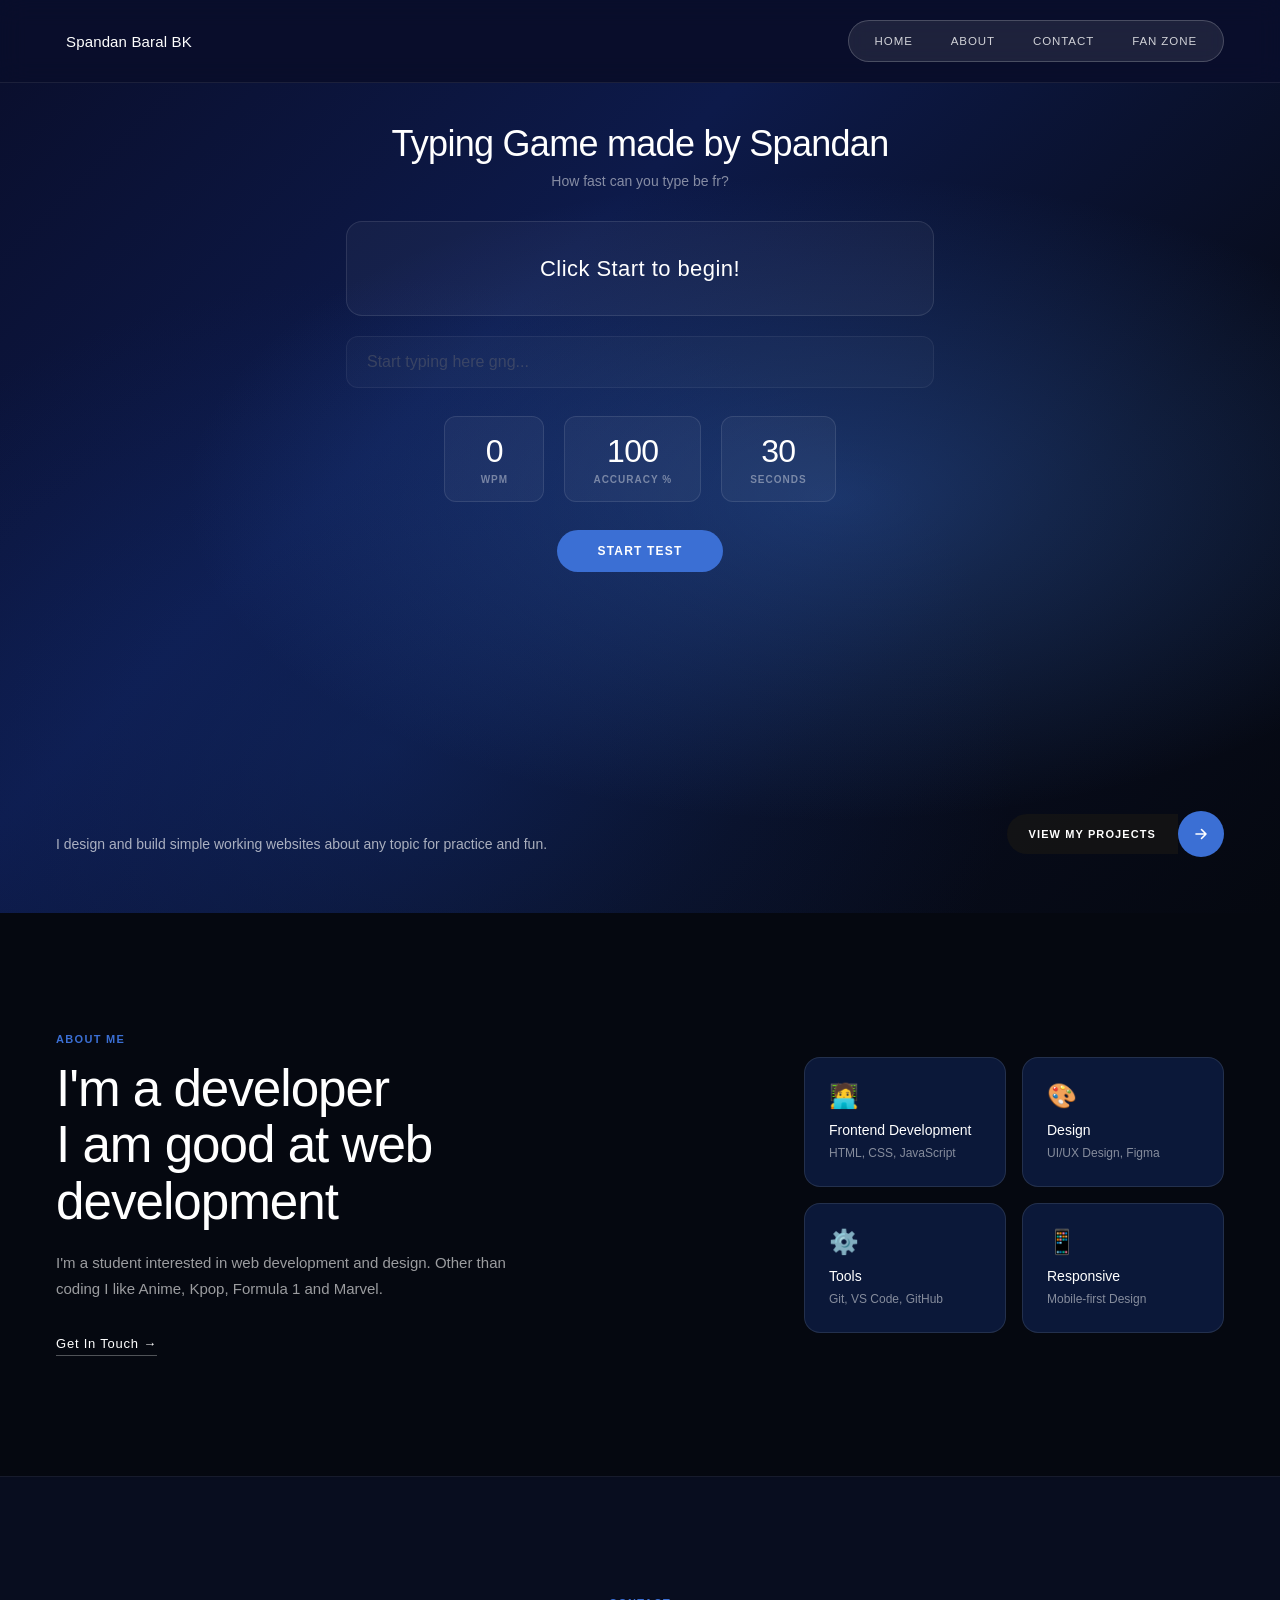
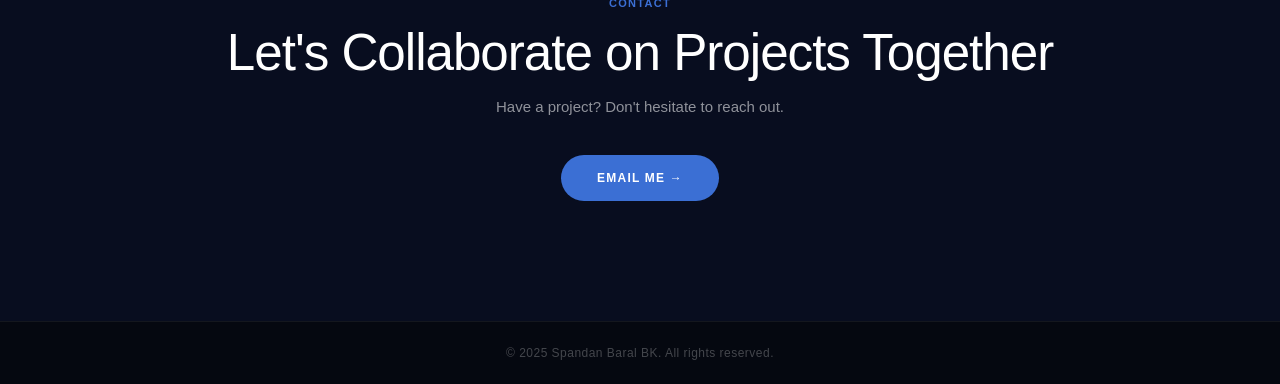
==== commit b54e6ac6: "Add files via upload" ====
--- a/Index.html
+++ b/Index.html
@@ -23,6 +23,7 @@
         <a href="#home">Home</a>
             <a href="#about">About</a>
         <a href="#contact" class="chiquita">Contact</a>
+        <a href="fanpage.html" class="keonho">Fan Zone</a>
           </div>
     </nav>
 
--- a/style.css
+++ b/style.css
@@ -85,19 +85,20 @@
 }
 
 .chiquita{
-    background :#111;
-  color:#fff !important;
-        font-weight:600 !important;
-  border-radius :100px;
-      padding:8px 18px;
-  font-size:11.5px;
-        letter-spacing :0.08em;
-    text-transform:uppercase;
-  text-decoration :none;
+    color :rgba(255,255,255,0.8);
+        text-decoration:none;
+  font-size :11.5px;
+        font-weight:500;
+  letter-spacing :0.08em;
+        text-transform:uppercase;
+  padding :8px 18px;
+        border-radius:100px;
+  transition :background 0.15s,color 0.15s;
 }
 
 .chiquita:hover{
-      background:#2a2a2a !important;
+       background:rgba(255,255,255,0.1);
+  color :#fff;
 }
 
 .maindrip{
@@ -434,4 +435,19 @@
         font-size:12px;
   color :rgba(255,255,255,0.25);
       letter-spacing:0.04em;
-}+}
+.keonho{
+  color: rgba(255,255,255,0.8);
+  text-decoration: none;
+  font-size: 11.5px;
+  font-weight: 500;
+letter-spacing: 0.08em;
+text-transform: uppercase;
+padding: 8px 18px;
+border-radius: 100px;
+transition: background 0.15s,color 0.15s;
+}
+.keonho:hover{
+  background:rgba(255,255,255,0.1) ;
+  color: #fff;
+}
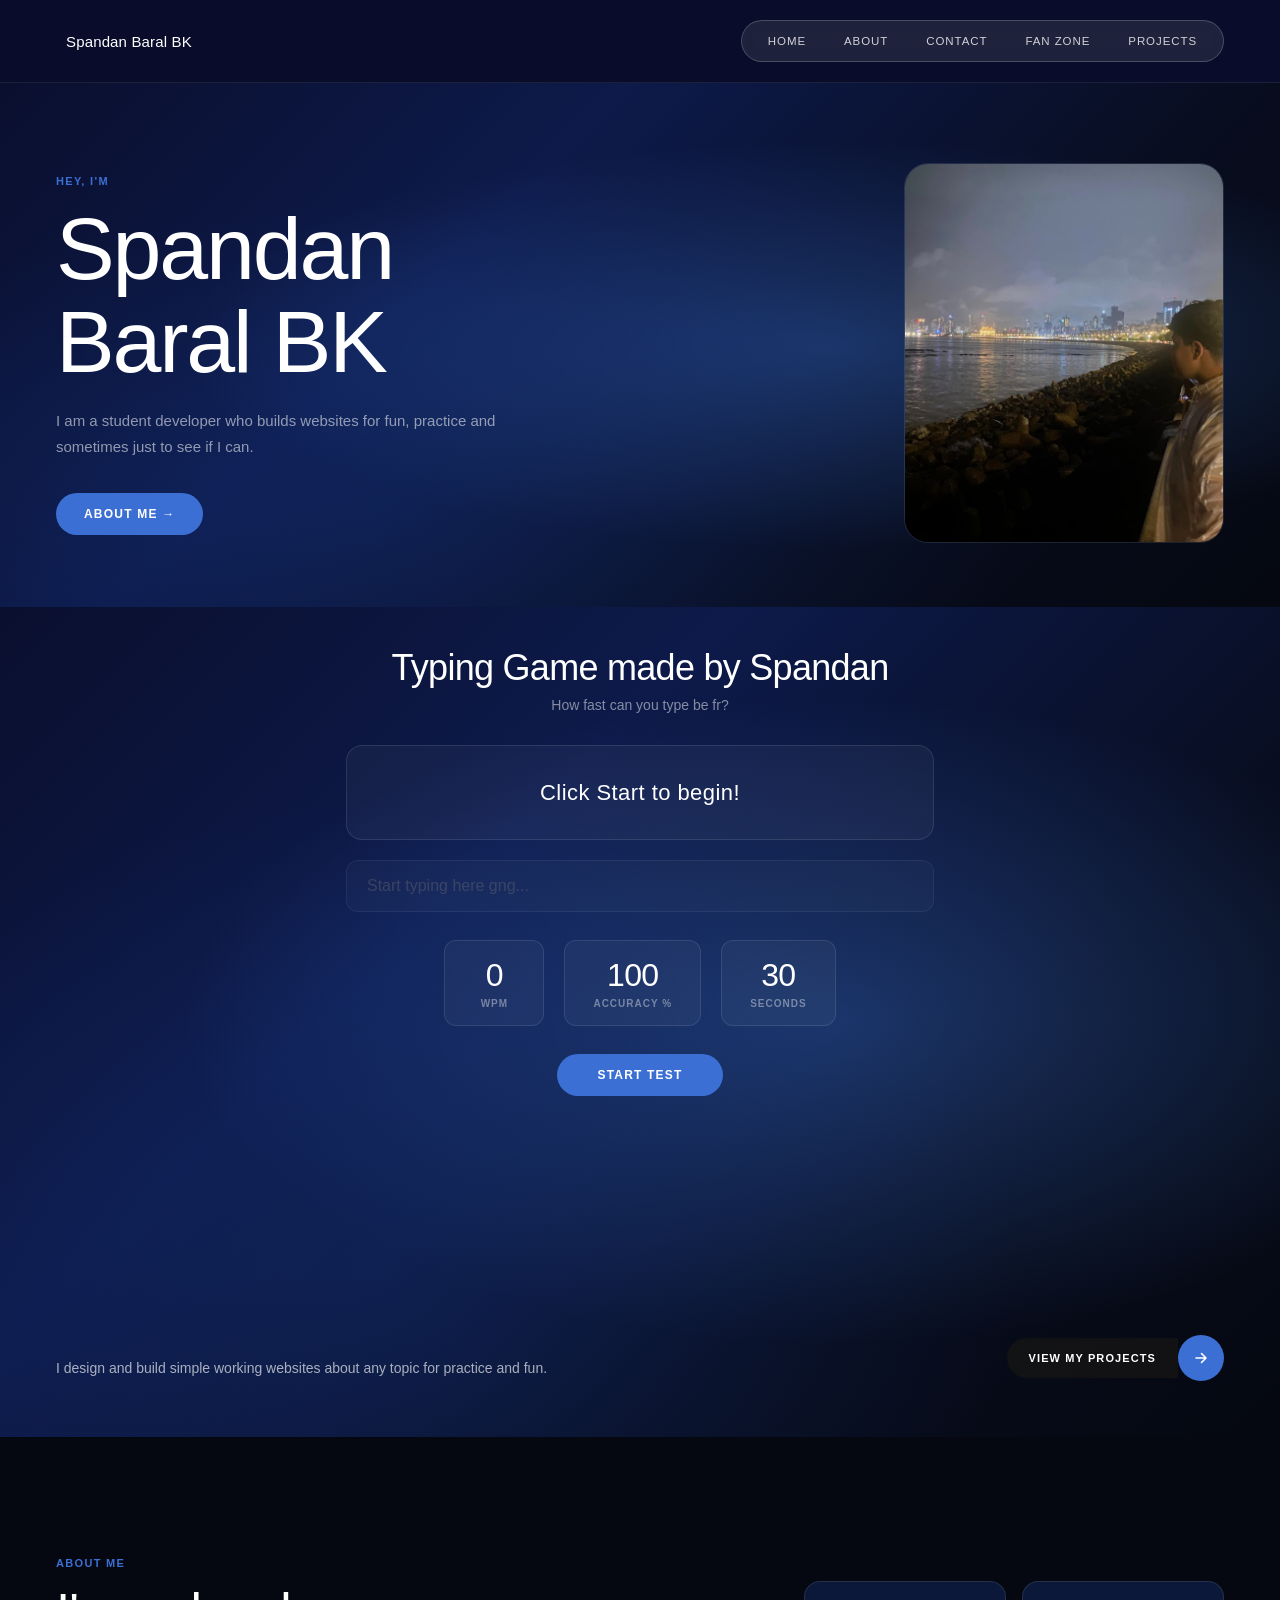
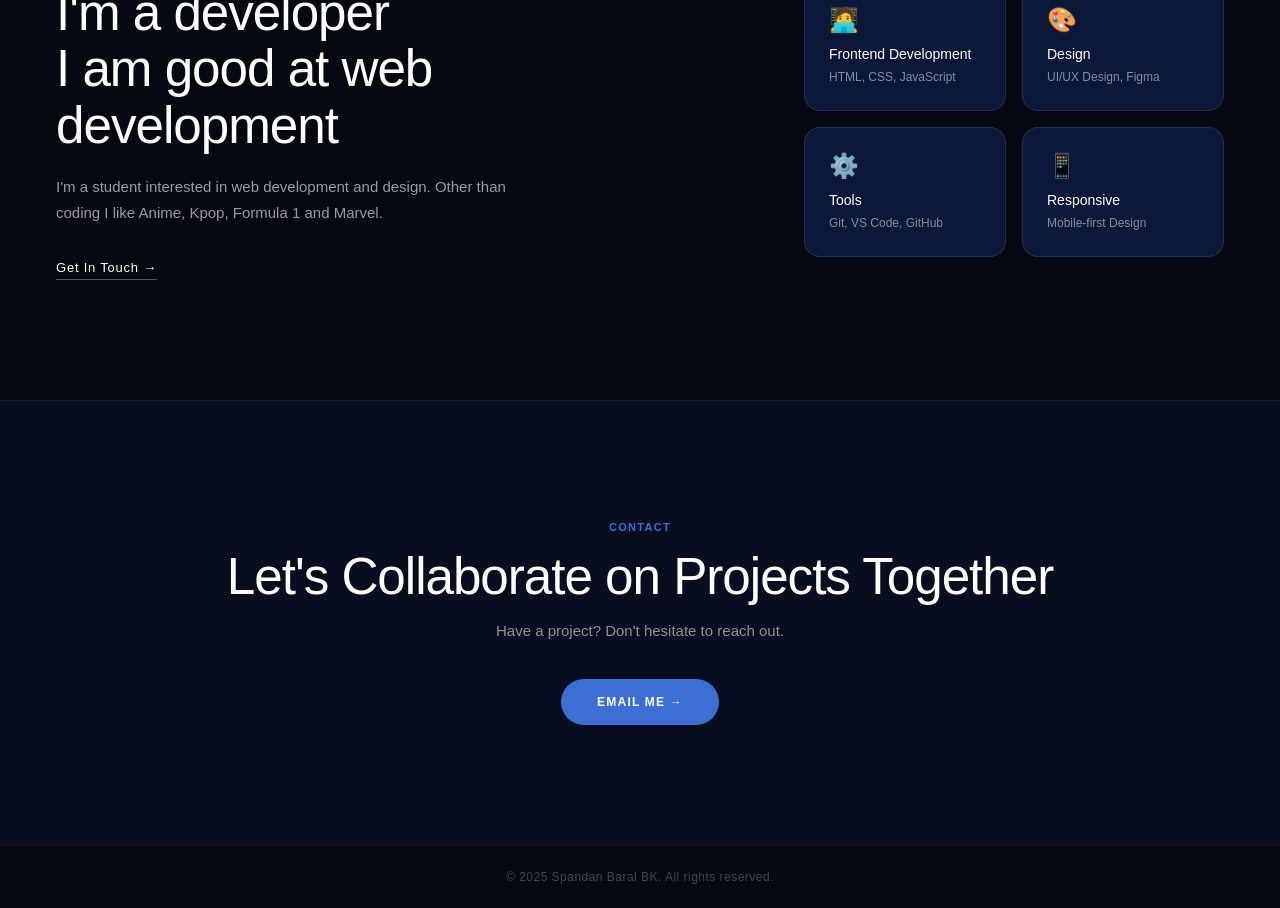
==== commit ce73fc58: "Add files via upload" ====
--- a/Index.html
+++ b/Index.html
@@ -24,8 +24,21 @@
             <a href="#about">About</a>
         <a href="#contact" class="chiquita">Contact</a>
         <a href="fanpage.html" class="keonho">Fan Zone</a>
+        <a href ="project.html" class="martin">Projects</a>
           </div>
     </nav>
+
+    <div class="heroshot">
+      <div class="heroshotleft">
+            <span class="rora">Hey, I'm</span>
+        <h1 class="heroname">Spandan<br>Baral BK</h1>
+            <p class="herodesc">I am a student developer who builds websites for fun, practice and sometimes just to see if I can.</p>
+        <a href="#about" class="heroctabtn">About Me →</a>
+          </div>
+      <div class="heroshotright">
+            <img src="spandan.jpeg" class="myphoto" alt="Spandan">
+      </div>
+    </div>
 
     <div class="maindrip">
 
@@ -119,4 +132,4 @@
     <footer>© 2025 Spandan Baral BK. All rights reserved.</footer>
 
     </body>
-</html>
+</html>
--- a/style.css
+++ b/style.css
@@ -99,6 +99,72 @@
 .chiquita:hover{
        background:rgba(255,255,255,0.1);
   color :#fff;
+}
+
+.heroshot{
+  display:flex;
+  align-items:center;
+  justify-content:space-between;
+  gap:40px;
+  padding:80px 56px 60px;
+  background:
+    radial-gradient(ellipse at 65% 50%,rgba(60,120,220,0.35) 0%,transparent 55%),
+    radial-gradient(ellipse at 30% 80%,rgba(20,50,120,0.4) 0%,transparent 50%),
+    linear-gradient(135deg,#0a0f2e 0%,#0d1a4a 35%,#080d1f 70%,#050810 100%);
+}
+
+.heroshotleft{
+  flex:1;
+  max-width:500px;
+}
+
+.heroname{
+  font-size:clamp(48px,7vw,88px);
+  font-weight:300;
+  color:#fff;
+  line-height:1.05;
+  letter-spacing:-0.025em;
+  margin-bottom:20px;
+  margin-top:12px;
+}
+
+.herodesc{
+  font-size:15px;
+  color:rgba(255,255,255,0.55);
+  line-height:1.75;
+  margin-bottom:32px;
+}
+
+.heroctabtn{
+  display:inline-block;
+  background:#3b6fd4;
+  color:#fff;
+  text-decoration:none;
+  font-size:12px;
+  font-weight:600;
+  letter-spacing:0.1em;
+  text-transform:uppercase;
+  padding:14px 28px;
+  border-radius:100px;
+  transition:background 0.2s;
+}
+
+.heroctabtn:hover{
+  background:#2d5ab8;
+}
+
+.heroshotright{
+  flex-shrink:0;
+}
+
+.myphoto{
+  width:320px;
+  height:380px;
+  object-fit:cover;
+  object-position:center top;
+  border-radius:24px;
+  border:0.5px solid rgba(255,255,255,0.1);
+  filter:brightness(1.05);
 }
 
 .maindrip{
@@ -436,6 +502,7 @@
   color :rgba(255,255,255,0.25);
       letter-spacing:0.04em;
 }
+
 .keonho{
   color: rgba(255,255,255,0.8);
   text-decoration: none;
@@ -447,7 +514,8 @@
 border-radius: 100px;
 transition: background 0.15s,color 0.15s;
 }
+
 .keonho:hover{
   background:rgba(255,255,255,0.1) ;
   color: #fff;
-}
+}
